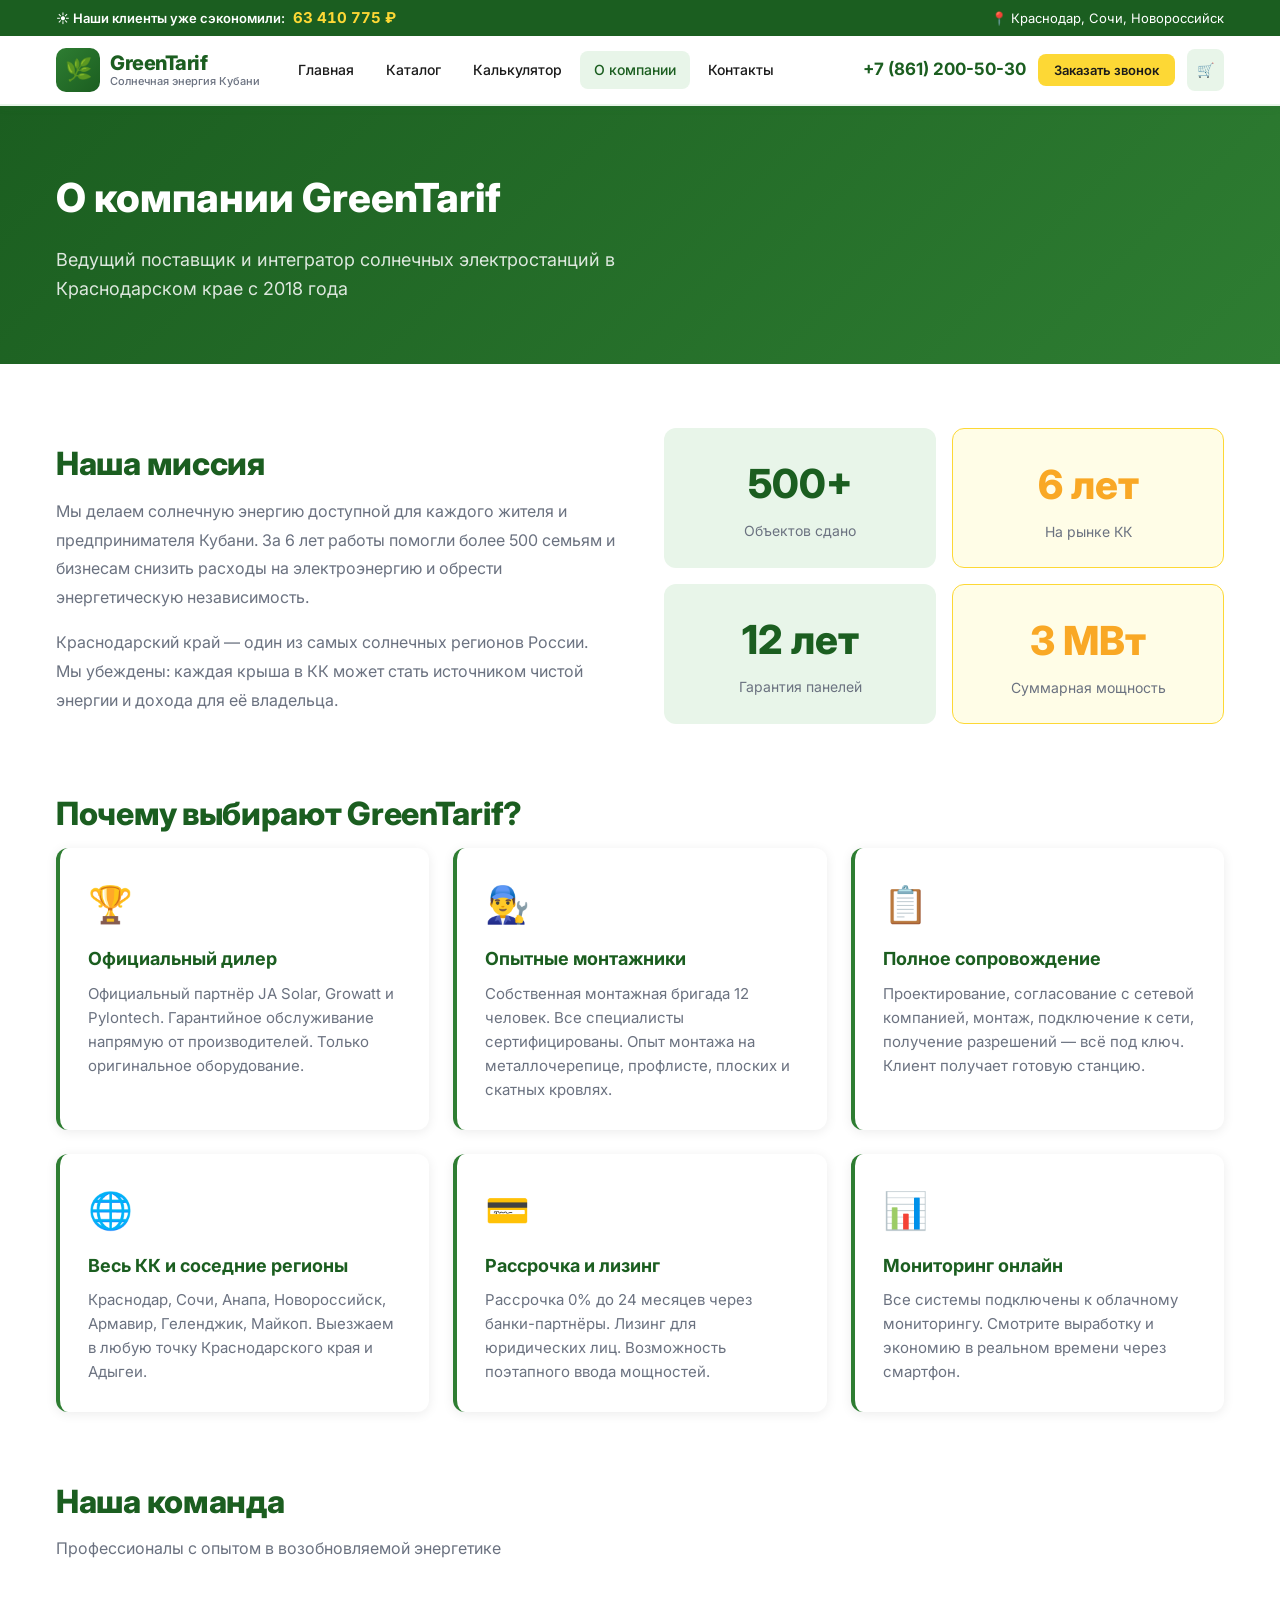
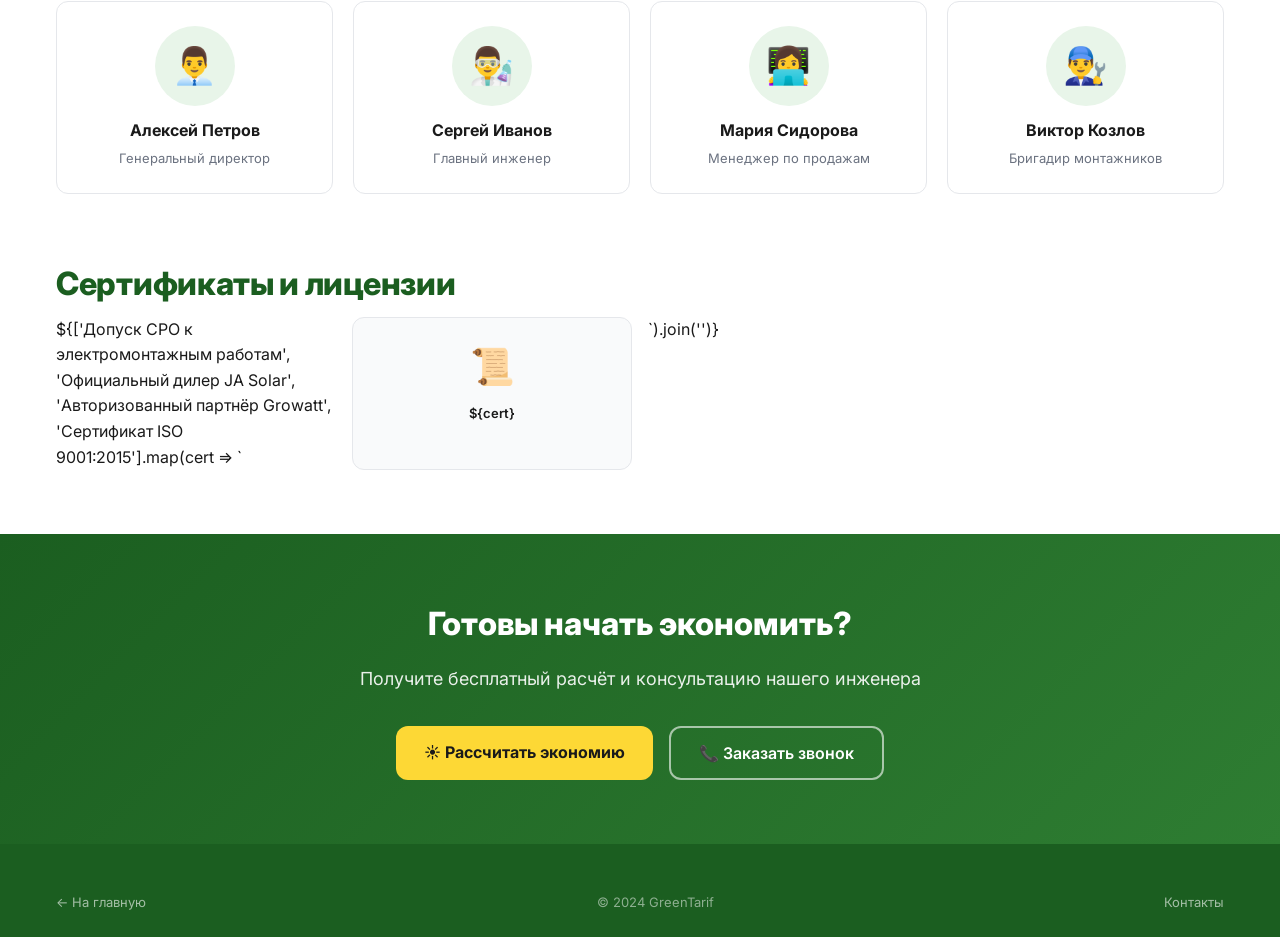
==== about.html @ f8de3d43 "первая версия магазина Полный статический интернет-магазин GreenTarif: - 9 HTML-страниц (главная, ка" ====
<!DOCTYPE html>
<html lang="ru">
<head>
<meta charset="UTF-8">
<meta name="viewport" content="width=device-width, initial-scale=1.0">
<title>О компании — GreenTarif</title>
<link rel="stylesheet" href="css/style.css">
</head>
<body>

<header class="header">
  <div class="header-top">
    <div class="container">
      <div class="savings-ticker">☀️ Наши клиенты уже сэкономили: <span class="savings-amount" id="savingsAmount">0 ₽</span></div>
      <div>📍 Краснодар, Сочи, Новороссийск</div>
    </div>
  </div>
  <div class="header-main">
    <div class="container">
      <a href="index.html" class="logo">
        <div class="logo-icon">🌿</div>
        <div class="logo-text"><strong>GreenTarif</strong><span>Солнечная энергия Кубани</span></div>
      </a>
      <nav id="mainNav">
        <a href="index.html">Главная</a>
        <a href="catalog.html">Каталог</a>
        <a href="calculator.html">Калькулятор</a>
        <a href="about.html">О компании</a>
        <a href="contacts.html">Контакты</a>
      </nav>
      <div class="header-actions">
        <div class="phone-link"><strong>+7 (861) 200-50-30</strong></div>
        <button class="btn-callback" data-modal="callback">Заказать звонок</button>
        <a href="cart.html" class="cart-btn">🛒 <span class="cart-count hidden" id="cartCount">0</span></a>
        <button class="burger" id="burger">☰</button>
      </div>
    </div>
  </div>
</header>

<div class="about-hero">
  <div class="container">
    <h1>О компании GreenTarif</h1>
    <p>Ведущий поставщик и интегратор солнечных электростанций в Краснодарском крае с 2018 года</p>
  </div>
</div>

<section>
  <div class="container">
    <div style="display:grid;grid-template-columns:1fr 1fr;gap:48px;align-items:center;margin-bottom:64px">
      <div>
        <h2 class="section-title">Наша миссия</h2>
        <p style="font-size:16px;line-height:1.8;color:var(--text-muted);margin-bottom:16px">
          Мы делаем солнечную энергию доступной для каждого жителя и предпринимателя Кубани. За 6 лет работы помогли более 500 семьям и бизнесам снизить расходы на электроэнергию и обрести энергетическую независимость.
        </p>
        <p style="font-size:16px;line-height:1.8;color:var(--text-muted)">
          Краснодарский край — один из самых солнечных регионов России. Мы убеждены: каждая крыша в КК может стать источником чистой энергии и дохода для её владельца.
        </p>
      </div>
      <div style="display:grid;grid-template-columns:1fr 1fr;gap:16px">
        <div style="background:var(--green-pale);border-radius:var(--radius);padding:24px;text-align:center">
          <div style="font-size:40px;font-weight:800;color:var(--green-dark)">500+</div>
          <div style="font-size:14px;color:var(--text-muted);margin-top:4px">Объектов сдано</div>
        </div>
        <div style="background:var(--yellow-pale);border-radius:var(--radius);padding:24px;text-align:center;border:1px solid var(--yellow)">
          <div style="font-size:40px;font-weight:800;color:var(--yellow-dark)">6 лет</div>
          <div style="font-size:14px;color:var(--text-muted);margin-top:4px">На рынке КК</div>
        </div>
        <div style="background:var(--green-pale);border-radius:var(--radius);padding:24px;text-align:center">
          <div style="font-size:40px;font-weight:800;color:var(--green-dark)">12 лет</div>
          <div style="font-size:14px;color:var(--text-muted);margin-top:4px">Гарантия панелей</div>
        </div>
        <div style="background:var(--yellow-pale);border-radius:var(--radius);padding:24px;text-align:center;border:1px solid var(--yellow)">
          <div style="font-size:40px;font-weight:800;color:var(--yellow-dark)">3 МВт</div>
          <div style="font-size:14px;color:var(--text-muted);margin-top:4px">Суммарная мощность</div>
        </div>
      </div>
    </div>

    <!-- Why us -->
    <h2 class="section-title">Почему выбирают GreenTarif?</h2>
    <div class="why-grid" style="margin-bottom:64px">
      <div class="why-card">
        <div class="why-icon">🏆</div>
        <div class="why-title">Официальный дилер</div>
        <div class="why-text">Официальный партнёр JA Solar, Growatt и Pylontech. Гарантийное обслуживание напрямую от производителей. Только оригинальное оборудование.</div>
      </div>
      <div class="why-card">
        <div class="why-icon">👨‍🔧</div>
        <div class="why-title">Опытные монтажники</div>
        <div class="why-text">Собственная монтажная бригада 12 человек. Все специалисты сертифицированы. Опыт монтажа на металлочерепице, профлисте, плоских и скатных кровлях.</div>
      </div>
      <div class="why-card">
        <div class="why-icon">📋</div>
        <div class="why-title">Полное сопровождение</div>
        <div class="why-text">Проектирование, согласование с сетевой компанией, монтаж, подключение к сети, получение разрешений — всё под ключ. Клиент получает готовую станцию.</div>
      </div>
      <div class="why-card">
        <div class="why-icon">🌐</div>
        <div class="why-title">Весь КК и соседние регионы</div>
        <div class="why-text">Краснодар, Сочи, Анапа, Новороссийск, Армавир, Геленджик, Майкоп. Выезжаем в любую точку Краснодарского края и Адыгеи.</div>
      </div>
      <div class="why-card">
        <div class="why-icon">💳</div>
        <div class="why-title">Рассрочка и лизинг</div>
        <div class="why-text">Рассрочка 0% до 24 месяцев через банки-партнёры. Лизинг для юридических лиц. Возможность поэтапного ввода мощностей.</div>
      </div>
      <div class="why-card">
        <div class="why-icon">📊</div>
        <div class="why-title">Мониторинг онлайн</div>
        <div class="why-text">Все системы подключены к облачному мониторингу. Смотрите выработку и экономию в реальном времени через смартфон.</div>
      </div>
    </div>

    <!-- Team -->
    <h2 class="section-title">Наша команда</h2>
    <p class="section-subtitle">Профессионалы с опытом в возобновляемой энергетике</p>
    <div class="team-grid" style="margin-bottom:64px">
      <div class="team-card">
        <div class="team-avatar">👨‍💼</div>
        <div class="team-name">Алексей Петров</div>
        <div class="team-role">Генеральный директор</div>
      </div>
      <div class="team-card">
        <div class="team-avatar">👨‍🔬</div>
        <div class="team-name">Сергей Иванов</div>
        <div class="team-role">Главный инженер</div>
      </div>
      <div class="team-card">
        <div class="team-avatar">👩‍💻</div>
        <div class="team-name">Мария Сидорова</div>
        <div class="team-role">Менеджер по продажам</div>
      </div>
      <div class="team-card">
        <div class="team-avatar">👨‍🔧</div>
        <div class="team-name">Виктор Козлов</div>
        <div class="team-role">Бригадир монтажников</div>
      </div>
    </div>

    <!-- Certificates -->
    <h2 class="section-title">Сертификаты и лицензии</h2>
    <div style="display:grid;grid-template-columns:repeat(4,1fr);gap:16px">
      ${['Допуск СРО к электромонтажным работам', 'Официальный дилер JA Solar', 'Авторизованный партнёр Growatt', 'Сертификат ISO 9001:2015'].map(cert => `
      <div style="background:var(--bg);border:1px solid var(--border);border-radius:var(--radius);padding:20px;text-align:center">
        <div style="font-size:36px;margin-bottom:8px">📜</div>
        <div style="font-size:13px;font-weight:600;color:var(--text)">${cert}</div>
      </div>`).join('')}
    </div>
  </div>
</section>

<!-- CTA -->
<section style="background:linear-gradient(135deg,var(--green-dark),var(--green));color:#fff;text-align:center">
  <div class="container">
    <h2 style="font-size:32px;font-weight:800;margin-bottom:16px">Готовы начать экономить?</h2>
    <p style="font-size:18px;opacity:0.9;margin-bottom:32px">Получите бесплатный расчёт и консультацию нашего инженера</p>
    <div style="display:flex;gap:16px;justify-content:center;flex-wrap:wrap">
      <a href="calculator.html" class="btn-primary">☀️ Рассчитать экономию</a>
      <button class="btn-outline" data-modal="callback">📞 Заказать звонок</button>
    </div>
  </div>
</section>

<footer>
  <div class="container">
    <div class="footer-bottom" style="border-top:none;padding-top:0">
      <a href="index.html" style="color:rgba(255,255,255,0.6)">← На главную</a>
      <span style="color:rgba(255,255,255,0.5)">© 2024 GreenTarif</span>
      <a href="contacts.html" style="color:rgba(255,255,255,0.6)">Контакты</a>
    </div>
  </div>
</footer>

<!-- Modals -->
<div class="modal-overlay" id="callbackModal">
  <div class="modal">
    <button class="modal-close">✕</button>
    <div class="modal-form">
      <h3>📞 Заказать обратный звонок</h3>
      <p>Перезвоним в течение 15 минут</p>
      <form id="callbackForm">
        <div class="form-group"><label>Имя</label><input type="text" name="name" required placeholder="Иван Иванов"></div>
        <div class="form-group"><label>Телефон</label><input type="tel" name="phone" required placeholder="+7 (918) 123-45-67"></div>
        <div class="form-group"><label>Удобное время</label><select name="time"><option>Любое</option><option>9:00-12:00</option><option>12:00-15:00</option><option>15:00-18:00</option></select></div>
        <button type="submit" class="btn-submit">Заказать звонок</button>
      </form>
    </div>
    <div class="modal-success hidden"><div class="success-icon">✅</div><h3>Заявка принята!</h3></div>
  </div>
</div>
<div id="notification" class="notification"></div>

<script src="js/config.js"></script>
<script src="js/cart.js"></script>
<script src="js/main.js"></script>
</body>
</html>
---- css/style.css ----
/* ============================================================
   GreenTarif — Main Stylesheet
   ============================================================ */

@import url('https://fonts.googleapis.com/css2?family=Inter:wght@300;400;500;600;700;800&display=swap');

:root {
  --green: #2E7D32;
  --green-dark: #1B5E20;
  --green-light: #4CAF50;
  --green-pale: #E8F5E9;
  --yellow: #FDD835;
  --yellow-dark: #F9A825;
  --yellow-pale: #FFFDE7;
  --blue: #1565C0;
  --text: #1A1A1A;
  --text-muted: #6B7280;
  --border: #E5E7EB;
  --bg: #F9FAFB;
  --white: #FFFFFF;
  --shadow: 0 2px 12px rgba(0,0,0,0.08);
  --shadow-lg: 0 8px 32px rgba(0,0,0,0.12);
  --radius: 12px;
  --radius-sm: 8px;
  --transition: 0.2s ease;
}

*, *::before, *::after { box-sizing: border-box; margin: 0; padding: 0; }

html { scroll-behavior: smooth; }

body {
  font-family: 'Inter', sans-serif;
  color: var(--text);
  background: var(--white);
  line-height: 1.6;
  font-size: 16px;
}

img { max-width: 100%; display: block; }
a { color: inherit; text-decoration: none; }
button { cursor: pointer; font-family: inherit; }
input, select, textarea { font-family: inherit; }

.container {
  max-width: 1200px;
  margin: 0 auto;
  padding: 0 16px;
}

/* ============================================================
   HEADER
   ============================================================ */
.header {
  background: var(--white);
  border-bottom: 2px solid var(--green-pale);
  position: sticky;
  top: 0;
  z-index: 1000;
  box-shadow: 0 2px 8px rgba(46,125,50,0.08);
}

.header-top {
  background: var(--green-dark);
  color: var(--white);
  font-size: 13px;
  padding: 6px 0;
}

.header-top .container {
  display: flex;
  justify-content: space-between;
  align-items: center;
  gap: 16px;
}

.header-top a { color: var(--white); opacity: 0.9; }
.header-top a:hover { opacity: 1; }

.savings-ticker {
  display: flex;
  align-items: center;
  gap: 8px;
  font-weight: 600;
}

.savings-amount {
  color: var(--yellow);
  font-size: 15px;
  font-weight: 700;
  font-variant-numeric: tabular-nums;
}

.header-main {
  padding: 12px 0;
}

.header-main .container {
  display: grid;
  grid-template-columns: auto 1fr auto;
  align-items: center;
  gap: 24px;
}

.logo {
  display: flex;
  align-items: center;
  gap: 10px;
  text-decoration: none;
}

.logo-icon {
  width: 44px;
  height: 44px;
  background: linear-gradient(135deg, var(--green), var(--green-dark));
  border-radius: 10px;
  display: flex;
  align-items: center;
  justify-content: center;
  font-size: 22px;
}

.logo-text {
  display: flex;
  flex-direction: column;
  line-height: 1.2;
}

.logo-text strong {
  font-size: 20px;
  font-weight: 800;
  color: var(--green-dark);
  letter-spacing: -0.5px;
}

.logo-text span {
  font-size: 11px;
  color: var(--text-muted);
  font-weight: 500;
}

nav {
  display: flex;
  gap: 4px;
  flex-wrap: wrap;
}

nav a {
  padding: 8px 14px;
  border-radius: var(--radius-sm);
  font-size: 14px;
  font-weight: 500;
  color: var(--text);
  transition: var(--transition);
  white-space: nowrap;
}

nav a:hover, nav a.active {
  background: var(--green-pale);
  color: var(--green-dark);
}

.header-actions {
  display: flex;
  align-items: center;
  gap: 12px;
}

.phone-link {
  display: flex;
  flex-direction: column;
  align-items: flex-end;
}

.phone-link strong {
  font-size: 17px;
  font-weight: 700;
  color: var(--green-dark);
  white-space: nowrap;
}

.phone-link span {
  font-size: 11px;
  color: var(--text-muted);
}

.btn-callback {
  background: var(--yellow);
  color: var(--text);
  border: none;
  border-radius: var(--radius-sm);
  padding: 8px 16px;
  font-size: 13px;
  font-weight: 600;
  white-space: nowrap;
  transition: var(--transition);
}

.btn-callback:hover {
  background: var(--yellow-dark);
  transform: translateY(-1px);
}

.cart-btn {
  position: relative;
  background: var(--green-pale);
  border: none;
  border-radius: var(--radius-sm);
  padding: 10px;
  display: flex;
  align-items: center;
  gap: 6px;
  font-size: 14px;
  font-weight: 600;
  color: var(--green-dark);
  transition: var(--transition);
  text-decoration: none;
}

.cart-btn:hover { background: var(--green-light); color: var(--white); }

.cart-count {
  position: absolute;
  top: -6px;
  right: -6px;
  background: var(--green);
  color: var(--white);
  width: 20px;
  height: 20px;
  border-radius: 50%;
  font-size: 11px;
  font-weight: 700;
  display: flex;
  align-items: center;
  justify-content: center;
  border: 2px solid var(--white);
}

.cart-count.hidden { display: none; }

.burger {
  display: none;
  background: none;
  border: none;
  font-size: 24px;
  color: var(--green-dark);
}

/* ============================================================
   HERO
   ============================================================ */
.hero {
  background: linear-gradient(135deg, var(--green-dark) 0%, var(--green) 50%, #43A047 100%);
  color: var(--white);
  padding: 80px 0 60px;
  position: relative;
  overflow: hidden;
}

.hero::before {
  content: '';
  position: absolute;
  top: -50%;
  right: -10%;
  width: 600px;
  height: 600px;
  background: radial-gradient(circle, rgba(253,216,53,0.15) 0%, transparent 70%);
  pointer-events: none;
}

.hero::after {
  content: '☀️';
  position: absolute;
  top: 20px;
  right: 10%;
  font-size: 180px;
  opacity: 0.08;
  pointer-events: none;
}

.hero .container {
  display: grid;
  grid-template-columns: 1fr 400px;
  gap: 48px;
  align-items: center;
}

.hero-badge {
  display: inline-flex;
  align-items: center;
  gap: 8px;
  background: rgba(253,216,53,0.2);
  border: 1px solid rgba(253,216,53,0.4);
  border-radius: 100px;
  padding: 6px 16px;
  font-size: 13px;
  font-weight: 600;
  color: var(--yellow);
  margin-bottom: 20px;
}

.hero h1 {
  font-size: clamp(28px, 4vw, 48px);
  font-weight: 800;
  line-height: 1.15;
  margin-bottom: 16px;
  letter-spacing: -0.5px;
}

.hero h1 span { color: var(--yellow); }

.hero p {
  font-size: 18px;
  opacity: 0.9;
  margin-bottom: 32px;
  line-height: 1.6;
}

.hero-stats {
  display: flex;
  gap: 24px;
  margin-bottom: 32px;
  flex-wrap: wrap;
}

.hero-stat {
  display: flex;
  flex-direction: column;
}

.hero-stat strong {
  font-size: 28px;
  font-weight: 800;
  color: var(--yellow);
  line-height: 1;
}

.hero-stat span {
  font-size: 12px;
  opacity: 0.8;
  margin-top: 2px;
}

.hero-actions {
  display: flex;
  gap: 12px;
  flex-wrap: wrap;
}

.btn-primary {
  background: var(--yellow);
  color: var(--text);
  border: none;
  border-radius: var(--radius);
  padding: 14px 28px;
  font-size: 16px;
  font-weight: 700;
  transition: var(--transition);
  display: inline-flex;
  align-items: center;
  gap: 8px;
  text-decoration: none;
}

.btn-primary:hover {
  background: var(--yellow-dark);
  transform: translateY(-2px);
  box-shadow: 0 8px 24px rgba(249,168,37,0.4);
}

.btn-outline {
  background: transparent;
  color: var(--white);
  border: 2px solid rgba(255,255,255,0.6);
  border-radius: var(--radius);
  padding: 14px 28px;
  font-size: 16px;
  font-weight: 600;
  transition: var(--transition);
  display: inline-flex;
  align-items: center;
  gap: 8px;
  text-decoration: none;
}

.btn-outline:hover {
  border-color: var(--white);
  background: rgba(255,255,255,0.1);
}

/* Solar Hours Widget */
.solar-hours-widget {
  background: rgba(255,255,255,0.12);
  backdrop-filter: blur(10px);
  border: 1px solid rgba(255,255,255,0.25);
  border-radius: 20px;
  padding: 28px;
  text-align: center;
}

.solar-hours-widget .widget-title {
  font-size: 13px;
  font-weight: 600;
  text-transform: uppercase;
  letter-spacing: 1px;
  opacity: 0.7;
  margin-bottom: 16px;
}

.sun-animation {
  font-size: 64px;
  margin: 8px 0;
  animation: sunPulse 3s ease-in-out infinite;
  line-height: 1;
}

@keyframes sunPulse {
  0%, 100% { transform: scale(1); filter: brightness(1); }
  50% { transform: scale(1.05); filter: brightness(1.15); }
}

.solar-hours-big {
  font-size: 52px;
  font-weight: 800;
  color: var(--yellow);
  line-height: 1;
  font-variant-numeric: tabular-nums;
}

.solar-hours-unit {
  font-size: 16px;
  opacity: 0.8;
  margin-top: 4px;
  margin-bottom: 16px;
}

.solar-earned {
  background: rgba(253,216,53,0.15);
  border-radius: var(--radius-sm);
  padding: 12px;
  margin-top: 12px;
}

.solar-earned-label {
  font-size: 11px;
  opacity: 0.7;
  margin-bottom: 4px;
}

.solar-earned-amount {
  font-size: 22px;
  font-weight: 800;
  color: var(--yellow);
  font-variant-numeric: tabular-nums;
}

.solar-clients {
  font-size: 12px;
  opacity: 0.6;
  margin-top: 12px;
}

/* ============================================================
   MINI CALCULATOR (home)
   ============================================================ */
.calc-section {
  background: linear-gradient(180deg, var(--green-dark) 0%, var(--green-dark) 40%, var(--white) 40%);
  padding: 0 0 48px;
}

.calc-card {
  background: var(--white);
  border-radius: 20px;
  box-shadow: 0 16px 48px rgba(0,0,0,0.15);
  padding: 40px;
  max-width: 900px;
  margin: 0 auto;
}

.calc-card h2 {
  font-size: 26px;
  font-weight: 800;
  margin-bottom: 8px;
  color: var(--green-dark);
}

.calc-card > p {
  color: var(--text-muted);
  margin-bottom: 28px;
}

.calc-inputs {
  display: grid;
  grid-template-columns: 1fr 1fr auto;
  gap: 16px;
  align-items: end;
  margin-bottom: 24px;
}

.form-group {
  display: flex;
  flex-direction: column;
  gap: 6px;
}

.form-group label {
  font-size: 14px;
  font-weight: 600;
  color: var(--text);
}

.form-group input,
.form-group select,
.form-group textarea {
  border: 2px solid var(--border);
  border-radius: var(--radius-sm);
  padding: 12px 16px;
  font-size: 16px;
  transition: var(--transition);
  background: var(--bg);
  outline: none;
}

.form-group input:focus,
.form-group select:focus,
.form-group textarea:focus {
  border-color: var(--green);
  background: var(--white);
}

.calc-result {
  display: none;
  background: var(--green-pale);
  border: 2px solid var(--green-light);
  border-radius: var(--radius);
  padding: 24px;
  margin-top: 16px;
}

.calc-result.visible { display: block; }

.calc-result-grid {
  display: grid;
  grid-template-columns: repeat(3, 1fr);
  gap: 20px;
  margin-bottom: 20px;
}

.calc-result-item {
  text-align: center;
}

.calc-result-value {
  font-size: 28px;
  font-weight: 800;
  color: var(--green-dark);
  line-height: 1;
}

.calc-result-label {
  font-size: 13px;
  color: var(--text-muted);
  margin-top: 4px;
}

/* ============================================================
   SECTIONS COMMON
   ============================================================ */
section {
  padding: 64px 0;
}

.section-title {
  font-size: clamp(22px, 3vw, 32px);
  font-weight: 800;
  color: var(--green-dark);
  margin-bottom: 8px;
  letter-spacing: -0.3px;
}

.section-subtitle {
  color: var(--text-muted);
  font-size: 16px;
  margin-bottom: 40px;
}

/* ============================================================
   CATEGORIES
   ============================================================ */
.categories-grid {
  display: grid;
  grid-template-columns: repeat(5, 1fr);
  gap: 16px;
}

.category-card {
  background: var(--white);
  border: 2px solid var(--border);
  border-radius: var(--radius);
  padding: 24px 16px;
  text-align: center;
  text-decoration: none;
  color: var(--text);
  transition: var(--transition);
  cursor: pointer;
}

.category-card:hover {
  border-color: var(--green);
  background: var(--green-pale);
  transform: translateY(-4px);
  box-shadow: var(--shadow);
}

.category-icon {
  font-size: 40px;
  margin-bottom: 12px;
  display: block;
}

.category-name {
  font-weight: 700;
  font-size: 14px;
  margin-bottom: 4px;
}

.category-count {
  font-size: 12px;
  color: var(--text-muted);
}

/* ============================================================
   PRODUCT CARDS
   ============================================================ */
.products-grid {
  display: grid;
  grid-template-columns: repeat(4, 1fr);
  gap: 20px;
}

.product-card {
  background: var(--white);
  border: 1px solid var(--border);
  border-radius: var(--radius);
  overflow: hidden;
  transition: var(--transition);
  display: flex;
  flex-direction: column;
  position: relative;
}

.product-card:hover {
  transform: translateY(-4px);
  box-shadow: var(--shadow-lg);
  border-color: var(--green-light);
}

.product-badge {
  position: absolute;
  top: 12px;
  left: 12px;
  background: var(--green);
  color: var(--white);
  font-size: 11px;
  font-weight: 700;
  padding: 4px 10px;
  border-radius: 100px;
  z-index: 1;
}

.product-badge.sale { background: #E53935; }

.product-img {
  width: 100%;
  height: 200px;
  object-fit: cover;
  background: var(--bg);
}

.product-img-wrap {
  position: relative;
  overflow: hidden;
}

.product-info {
  padding: 16px;
  flex: 1;
  display: flex;
  flex-direction: column;
  gap: 8px;
}

.product-brand {
  font-size: 11px;
  color: var(--text-muted);
  font-weight: 600;
  text-transform: uppercase;
  letter-spacing: 0.5px;
}

.product-name {
  font-size: 15px;
  font-weight: 700;
  line-height: 1.3;
  color: var(--text);
  text-decoration: none;
  display: block;
}

.product-name:hover { color: var(--green); }

.product-power {
  display: inline-flex;
  align-items: center;
  gap: 4px;
  background: var(--yellow-pale);
  color: var(--yellow-dark);
  font-size: 13px;
  font-weight: 700;
  padding: 3px 10px;
  border-radius: 100px;
  border: 1px solid var(--yellow);
  width: fit-content;
}

.product-stock {
  font-size: 12px;
  color: #4CAF50;
  font-weight: 600;
  display: flex;
  align-items: center;
  gap: 4px;
}

.product-stock::before { content: '●'; font-size: 8px; }
.product-stock.low { color: #FF9800; }
.product-stock.out { color: #F44336; }

.product-price-row {
  display: flex;
  align-items: baseline;
  gap: 8px;
  margin-top: auto;
}

.product-price {
  font-size: 22px;
  font-weight: 800;
  color: var(--green-dark);
}

.product-old-price {
  font-size: 14px;
  color: var(--text-muted);
  text-decoration: line-through;
}

.product-actions {
  padding: 0 16px 16px;
  display: flex;
  gap: 8px;
}

.btn-cart {
  flex: 1;
  background: var(--green);
  color: var(--white);
  border: none;
  border-radius: var(--radius-sm);
  padding: 10px;
  font-size: 14px;
  font-weight: 600;
  transition: var(--transition);
  display: flex;
  align-items: center;
  justify-content: center;
  gap: 6px;
}

.btn-cart:hover { background: var(--green-dark); }

.btn-quick {
  background: var(--yellow);
  color: var(--text);
  border: none;
  border-radius: var(--radius-sm);
  padding: 10px 14px;
  font-size: 13px;
  font-weight: 600;
  transition: var(--transition);
  white-space: nowrap;
}

.btn-quick:hover { background: var(--yellow-dark); }

/* ============================================================
   WHY KRASNODAR
   ============================================================ */
.why-section {
  background: linear-gradient(135deg, #F1F8E9, var(--green-pale));
}

.why-grid {
  display: grid;
  grid-template-columns: repeat(3, 1fr);
  gap: 24px;
}

.why-card {
  background: var(--white);
  border-radius: var(--radius);
  padding: 28px;
  border-left: 4px solid var(--green);
  box-shadow: var(--shadow);
}

.why-icon {
  font-size: 36px;
  margin-bottom: 12px;
}

.why-title {
  font-size: 18px;
  font-weight: 700;
  margin-bottom: 8px;
  color: var(--green-dark);
}

.why-text { color: var(--text-muted); line-height: 1.6; font-size: 15px; }

/* ============================================================
   PROJECTS
   ============================================================ */
.projects-grid {
  display: grid;
  grid-template-columns: repeat(3, 1fr);
  gap: 20px;
}

.project-card {
  border-radius: var(--radius);
  overflow: hidden;
  position: relative;
  aspect-ratio: 4/3;
  background: var(--bg);
}

.project-img {
  width: 100%;
  height: 100%;
  object-fit: cover;
}

.project-overlay {
  position: absolute;
  inset: 0;
  background: linear-gradient(to top, rgba(0,0,0,0.8) 0%, transparent 60%);
  display: flex;
  flex-direction: column;
  justify-content: flex-end;
  padding: 20px;
  color: var(--white);
}

.project-city {
  font-size: 12px;
  font-weight: 600;
  text-transform: uppercase;
  letter-spacing: 1px;
  opacity: 0.8;
  margin-bottom: 4px;
}

.project-name { font-size: 16px; font-weight: 700; margin-bottom: 4px; }
.project-power { font-size: 13px; opacity: 0.8; }

/* ============================================================
   REVIEWS
   ============================================================ */
.reviews-grid {
  display: grid;
  grid-template-columns: repeat(3, 1fr);
  gap: 20px;
}

.review-card {
  background: var(--white);
  border: 1px solid var(--border);
  border-radius: var(--radius);
  padding: 24px;
  transition: var(--transition);
}

.review-card:hover { box-shadow: var(--shadow); }

.review-stars {
  color: var(--yellow-dark);
  font-size: 18px;
  margin-bottom: 12px;
}

.review-text {
  font-size: 14px;
  line-height: 1.7;
  color: var(--text);
  margin-bottom: 16px;
  font-style: italic;
}

.review-author {
  display: flex;
  align-items: center;
  gap: 12px;
}

.review-avatar {
  width: 44px;
  height: 44px;
  border-radius: 50%;
  background: var(--green);
  display: flex;
  align-items: center;
  justify-content: center;
  font-size: 18px;
  color: var(--white);
  font-weight: 700;
  flex-shrink: 0;
}

.review-name { font-weight: 700; font-size: 14px; }
.review-city { font-size: 12px; color: var(--text-muted); }

/* ============================================================
   FOOTER
   ============================================================ */
footer {
  background: var(--green-dark);
  color: rgba(255,255,255,0.85);
  padding: 48px 0 24px;
}

.footer-grid {
  display: grid;
  grid-template-columns: 2fr 1fr 1fr 1fr;
  gap: 40px;
  margin-bottom: 40px;
}

.footer-logo {
  display: flex;
  align-items: center;
  gap: 10px;
  margin-bottom: 16px;
  text-decoration: none;
}

.footer-logo-icon {
  width: 40px;
  height: 40px;
  background: rgba(255,255,255,0.15);
  border-radius: 8px;
  display: flex;
  align-items: center;
  justify-content: center;
  font-size: 20px;
}

.footer-logo-text strong {
  color: var(--white);
  font-size: 18px;
  font-weight: 800;
}

.footer-desc {
  font-size: 14px;
  line-height: 1.7;
  margin-bottom: 16px;
}

.footer-social {
  display: flex;
  gap: 8px;
}

.social-btn {
  width: 36px;
  height: 36px;
  background: rgba(255,255,255,0.1);
  border-radius: 8px;
  display: flex;
  align-items: center;
  justify-content: center;
  font-size: 16px;
  transition: var(--transition);
  text-decoration: none;
}

.social-btn:hover { background: rgba(255,255,255,0.2); }

.footer-col h4 {
  color: var(--white);
  font-size: 14px;
  font-weight: 700;
  text-transform: uppercase;
  letter-spacing: 0.5px;
  margin-bottom: 16px;
}

.footer-col ul {
  list-style: none;
  display: flex;
  flex-direction: column;
  gap: 8px;
}

.footer-col ul li a {
  font-size: 14px;
  color: rgba(255,255,255,0.75);
  transition: var(--transition);
  text-decoration: none;
}

.footer-col ul li a:hover { color: var(--white); }

.footer-contact {
  display: flex;
  align-items: center;
  gap: 8px;
  font-size: 14px;
  margin-bottom: 8px;
}

.footer-bottom {
  border-top: 1px solid rgba(255,255,255,0.1);
  padding-top: 24px;
  display: flex;
  justify-content: space-between;
  align-items: center;
  font-size: 13px;
  color: rgba(255,255,255,0.5);
  gap: 16px;
  flex-wrap: wrap;
}

/* ============================================================
   MODAL
   ============================================================ */
.modal-overlay {
  position: fixed;
  inset: 0;
  background: rgba(0,0,0,0.6);
  display: flex;
  align-items: center;
  justify-content: center;
  z-index: 9999;
  padding: 16px;
  opacity: 0;
  pointer-events: none;
  transition: opacity 0.25s;
}

.modal-overlay.active {
  opacity: 1;
  pointer-events: all;
}

.modal {
  background: var(--white);
  border-radius: 20px;
  padding: 36px;
  max-width: 480px;
  width: 100%;
  position: relative;
  transform: translateY(20px);
  transition: transform 0.25s;
  max-height: 90vh;
  overflow-y: auto;
}

.modal-overlay.active .modal { transform: translateY(0); }

.modal-close {
  position: absolute;
  top: 16px;
  right: 16px;
  background: var(--bg);
  border: none;
  width: 32px;
  height: 32px;
  border-radius: 50%;
  font-size: 18px;
  display: flex;
  align-items: center;
  justify-content: center;
  cursor: pointer;
  color: var(--text-muted);
  transition: var(--transition);
}

.modal-close:hover { background: var(--border); color: var(--text); }

.modal h3 {
  font-size: 22px;
  font-weight: 800;
  margin-bottom: 8px;
  color: var(--green-dark);
}

.modal p { color: var(--text-muted); font-size: 14px; margin-bottom: 20px; }

.modal .form-group { margin-bottom: 16px; }

.btn-submit {
  width: 100%;
  background: var(--green);
  color: var(--white);
  border: none;
  border-radius: var(--radius-sm);
  padding: 14px;
  font-size: 16px;
  font-weight: 700;
  transition: var(--transition);
}

.btn-submit:hover { background: var(--green-dark); }

.modal-success {
  text-align: center;
  padding: 20px 0;
}

.modal-success .success-icon { font-size: 64px; margin-bottom: 16px; }
.modal-success h3 { color: var(--green-dark); }

/* ============================================================
   BREADCRUMBS
   ============================================================ */
.breadcrumbs {
  padding: 16px 0;
  display: flex;
  align-items: center;
  gap: 8px;
  font-size: 13px;
  color: var(--text-muted);
  flex-wrap: wrap;
}

.breadcrumbs a { color: var(--text-muted); text-decoration: none; }
.breadcrumbs a:hover { color: var(--green); }
.breadcrumbs .sep { opacity: 0.4; }
.breadcrumbs .current { color: var(--text); }

/* ============================================================
   CATALOG PAGE
   ============================================================ */
.catalog-layout {
  display: grid;
  grid-template-columns: 260px 1fr;
  gap: 28px;
  align-items: start;
}

.catalog-sidebar {
  background: var(--white);
  border: 1px solid var(--border);
  border-radius: var(--radius);
  padding: 20px;
  position: sticky;
  top: 80px;
}

.sidebar-section {
  margin-bottom: 24px;
}

.sidebar-section:last-child { margin-bottom: 0; }

.sidebar-title {
  font-size: 13px;
  font-weight: 700;
  text-transform: uppercase;
  letter-spacing: 0.5px;
  color: var(--text-muted);
  margin-bottom: 12px;
}

.filter-list {
  list-style: none;
  display: flex;
  flex-direction: column;
  gap: 4px;
}

.filter-list li a {
  display: flex;
  justify-content: space-between;
  align-items: center;
  padding: 8px 12px;
  border-radius: var(--radius-sm);
  font-size: 14px;
  color: var(--text);
  transition: var(--transition);
  text-decoration: none;
}

.filter-list li a:hover { background: var(--green-pale); color: var(--green-dark); }
.filter-list li a.active { background: var(--green); color: var(--white); font-weight: 600; }

.filter-count {
  background: var(--bg);
  border-radius: 100px;
  padding: 1px 8px;
  font-size: 11px;
  font-weight: 700;
  color: var(--text-muted);
}

.filter-list li a.active .filter-count {
  background: rgba(255,255,255,0.2);
  color: var(--white);
}

.price-range {
  display: flex;
  gap: 8px;
  align-items: center;
}

.price-range input {
  flex: 1;
  border: 1px solid var(--border);
  border-radius: var(--radius-sm);
  padding: 8px 10px;
  font-size: 13px;
}

.catalog-header {
  display: flex;
  justify-content: space-between;
  align-items: center;
  margin-bottom: 20px;
  gap: 16px;
  flex-wrap: wrap;
}

.catalog-count {
  font-size: 14px;
  color: var(--text-muted);
}

.sort-select {
  border: 1px solid var(--border);
  border-radius: var(--radius-sm);
  padding: 8px 12px;
  font-size: 14px;
  background: var(--white);
  cursor: pointer;
}

/* ============================================================
   PRODUCT PAGE
   ============================================================ */
.product-layout {
  display: grid;
  grid-template-columns: 1fr 400px;
  gap: 40px;
  align-items: start;
  margin: 24px 0;
}

.product-gallery {
  display: flex;
  flex-direction: column;
  gap: 12px;
}

.gallery-main {
  width: 100%;
  aspect-ratio: 4/3;
  border-radius: var(--radius);
  overflow: hidden;
  border: 1px solid var(--border);
  background: var(--bg);
}

.gallery-main img {
  width: 100%;
  height: 100%;
  object-fit: cover;
}

.gallery-thumbs {
  display: flex;
  gap: 8px;
  overflow-x: auto;
}

.gallery-thumb {
  width: 80px;
  height: 60px;
  border-radius: var(--radius-sm);
  overflow: hidden;
  border: 2px solid var(--border);
  cursor: pointer;
  flex-shrink: 0;
  transition: var(--transition);
}

.gallery-thumb:hover, .gallery-thumb.active { border-color: var(--green); }

.gallery-thumb img { width: 100%; height: 100%; object-fit: cover; }

.product-detail-info {
  position: sticky;
  top: 80px;
}

.product-article {
  font-size: 12px;
  color: var(--text-muted);
  font-weight: 600;
  text-transform: uppercase;
  letter-spacing: 0.5px;
  margin-bottom: 8px;
}

.product-detail-name {
  font-size: 26px;
  font-weight: 800;
  line-height: 1.2;
  margin-bottom: 16px;
  color: var(--text);
}

.product-meta {
  display: flex;
  gap: 16px;
  align-items: center;
  margin-bottom: 20px;
  flex-wrap: wrap;
}

.stock-badge {
  display: inline-flex;
  align-items: center;
  gap: 6px;
  padding: 5px 12px;
  border-radius: 100px;
  font-size: 13px;
  font-weight: 600;
  background: #E8F5E9;
  color: #2E7D32;
  border: 1px solid #A5D6A7;
}

.stock-badge::before { content: '●'; font-size: 8px; }

.product-price-block {
  display: flex;
  align-items: baseline;
  gap: 12px;
  margin-bottom: 20px;
}

.product-price-big {
  font-size: 36px;
  font-weight: 800;
  color: var(--green-dark);
}

.product-old-price-big {
  font-size: 20px;
  color: var(--text-muted);
  text-decoration: line-through;
}

.product-discount {
  background: #E53935;
  color: var(--white);
  font-size: 13px;
  font-weight: 700;
  padding: 3px 10px;
  border-radius: 100px;
}

.product-buy-actions {
  display: flex;
  flex-direction: column;
  gap: 10px;
  margin-bottom: 24px;
}

.qty-row {
  display: flex;
  gap: 12px;
  align-items: center;
}

.qty-input {
  display: flex;
  align-items: center;
  border: 2px solid var(--border);
  border-radius: var(--radius-sm);
  overflow: hidden;
}

.qty-btn {
  background: none;
  border: none;
  width: 36px;
  height: 40px;
  font-size: 18px;
  font-weight: 700;
  color: var(--green);
  transition: var(--transition);
}

.qty-btn:hover { background: var(--green-pale); }

.qty-val {
  width: 48px;
  text-align: center;
  font-size: 16px;
  font-weight: 700;
  border: none;
  outline: none;
  background: none;
}

.btn-cart-big {
  flex: 1;
  background: var(--green);
  color: var(--white);
  border: none;
  border-radius: var(--radius-sm);
  padding: 14px;
  font-size: 16px;
  font-weight: 700;
  transition: var(--transition);
  display: flex;
  align-items: center;
  justify-content: center;
  gap: 8px;
}

.btn-cart-big:hover { background: var(--green-dark); }

.btn-one-click {
  width: 100%;
  background: var(--yellow);
  color: var(--text);
  border: none;
  border-radius: var(--radius-sm);
  padding: 12px;
  font-size: 15px;
  font-weight: 700;
  transition: var(--transition);
  display: flex;
  align-items: center;
  justify-content: center;
  gap: 8px;
}

.btn-one-click:hover { background: var(--yellow-dark); }

.product-guarantees {
  display: flex;
  flex-direction: column;
  gap: 8px;
  padding: 16px;
  background: var(--green-pale);
  border-radius: var(--radius-sm);
  margin-bottom: 20px;
}

.guarantee-item {
  display: flex;
  align-items: center;
  gap: 10px;
  font-size: 13px;
}

.guarantee-item span:first-child { font-size: 18px; }

.specs-table {
  width: 100%;
  border-collapse: collapse;
  font-size: 14px;
}

.specs-table tr { border-bottom: 1px solid var(--border); }
.specs-table tr:last-child { border-bottom: none; }

.specs-table td {
  padding: 10px 0;
  vertical-align: top;
}

.specs-table td:first-child {
  color: var(--text-muted);
  width: 45%;
  padding-right: 16px;
}

.specs-table td:last-child { font-weight: 600; }

/* ============================================================
   CART PAGE
   ============================================================ */
.cart-layout {
  display: grid;
  grid-template-columns: 1fr 360px;
  gap: 28px;
  align-items: start;
  padding: 24px 0 64px;
}

.cart-items {
  background: var(--white);
  border: 1px solid var(--border);
  border-radius: var(--radius);
  overflow: hidden;
}

.cart-item {
  display: grid;
  grid-template-columns: 100px 1fr auto;
  gap: 16px;
  padding: 20px;
  border-bottom: 1px solid var(--border);
  align-items: center;
}

.cart-item:last-child { border-bottom: none; }

.cart-item-img {
  width: 100px;
  height: 80px;
  object-fit: cover;
  border-radius: var(--radius-sm);
  background: var(--bg);
}

.cart-item-name {
  font-weight: 700;
  font-size: 15px;
  margin-bottom: 4px;
  text-decoration: none;
  color: var(--text);
}

.cart-item-name:hover { color: var(--green); }

.cart-item-article {
  font-size: 12px;
  color: var(--text-muted);
  margin-bottom: 8px;
}

.cart-item-price {
  font-size: 18px;
  font-weight: 800;
  color: var(--green-dark);
}

.cart-item-remove {
  background: none;
  border: none;
  color: var(--text-muted);
  font-size: 20px;
  transition: var(--transition);
  padding: 4px;
}

.cart-item-remove:hover { color: #E53935; }

.cart-summary {
  background: var(--white);
  border: 1px solid var(--border);
  border-radius: var(--radius);
  padding: 24px;
  position: sticky;
  top: 80px;
}

.cart-summary h3 {
  font-size: 18px;
  font-weight: 800;
  margin-bottom: 20px;
}

.summary-row {
  display: flex;
  justify-content: space-between;
  margin-bottom: 12px;
  font-size: 14px;
  gap: 8px;
}

.summary-row.total {
  font-size: 20px;
  font-weight: 800;
  color: var(--green-dark);
  margin-top: 16px;
  padding-top: 16px;
  border-top: 2px solid var(--border);
}

.empty-cart {
  text-align: center;
  padding: 80px 20px;
}

.empty-icon { font-size: 80px; margin-bottom: 20px; }
.empty-cart h2 { font-size: 24px; font-weight: 800; margin-bottom: 8px; }
.empty-cart p { color: var(--text-muted); margin-bottom: 24px; }

/* ============================================================
   CHECKOUT
   ============================================================ */
.checkout-layout {
  display: grid;
  grid-template-columns: 1fr 380px;
  gap: 28px;
  align-items: start;
  padding: 24px 0 64px;
}

.checkout-form-card {
  background: var(--white);
  border: 1px solid var(--border);
  border-radius: var(--radius);
  padding: 28px;
  margin-bottom: 20px;
}

.checkout-form-card h3 {
  font-size: 17px;
  font-weight: 800;
  margin-bottom: 20px;
  color: var(--green-dark);
}

.form-row {
  display: grid;
  grid-template-columns: 1fr 1fr;
  gap: 16px;
}

.delivery-options {
  display: flex;
  flex-direction: column;
  gap: 8px;
}

.delivery-option {
  display: flex;
  align-items: flex-start;
  gap: 12px;
  padding: 14px;
  border: 2px solid var(--border);
  border-radius: var(--radius-sm);
  cursor: pointer;
  transition: var(--transition);
}

.delivery-option:has(input:checked) {
  border-color: var(--green);
  background: var(--green-pale);
}

.delivery-option input[type="radio"] {
  width: 18px;
  height: 18px;
  accent-color: var(--green);
  flex-shrink: 0;
  margin-top: 2px;
}

.delivery-option-info {
  flex: 1;
}

.delivery-option-name {
  font-weight: 700;
  font-size: 14px;
  margin-bottom: 2px;
}

.delivery-option-desc {
  font-size: 12px;
  color: var(--text-muted);
}

.delivery-option-price {
  font-weight: 700;
  font-size: 14px;
  color: var(--green-dark);
  white-space: nowrap;
}

.payment-options {
  display: grid;
  grid-template-columns: 1fr 1fr;
  gap: 8px;
}

.payment-option {
  display: flex;
  align-items: center;
  gap: 10px;
  padding: 12px;
  border: 2px solid var(--border);
  border-radius: var(--radius-sm);
  cursor: pointer;
  transition: var(--transition);
  font-size: 14px;
}

.payment-option:has(input:checked) {
  border-color: var(--green);
  background: var(--green-pale);
  font-weight: 600;
}

.payment-option input { accent-color: var(--green); }

/* ============================================================
   CALCULATOR PAGE
   ============================================================ */
.calculator-hero {
  background: linear-gradient(135deg, var(--green-dark), var(--green));
  color: var(--white);
  padding: 48px 0;
  text-align: center;
}

.calculator-hero h1 { font-size: 36px; font-weight: 800; margin-bottom: 12px; }
.calculator-hero p { font-size: 18px; opacity: 0.85; }

.calc-full-card {
  background: var(--white);
  border-radius: 20px;
  box-shadow: var(--shadow-lg);
  padding: 40px;
  margin: -40px auto 48px;
  max-width: 860px;
  position: relative;
}

.calc-full-grid {
  display: grid;
  grid-template-columns: 1fr 1fr;
  gap: 20px;
  margin-bottom: 24px;
}

.calc-result-full {
  display: none;
  margin-top: 24px;
}

.calc-result-full.visible { display: block; }

.calc-result-header {
  background: linear-gradient(135deg, var(--green-dark), var(--green));
  color: var(--white);
  border-radius: var(--radius);
  padding: 24px;
  margin-bottom: 20px;
  text-align: center;
}

.calc-result-header h3 {
  font-size: 20px;
  margin-bottom: 4px;
}

.calc-result-header p { opacity: 0.85; font-size: 14px; }

.calc-result-cards {
  display: grid;
  grid-template-columns: repeat(2, 1fr);
  gap: 16px;
  margin-bottom: 24px;
}

.result-card {
  background: var(--green-pale);
  border: 2px solid var(--green-light);
  border-radius: var(--radius);
  padding: 20px;
  text-align: center;
}

.result-card-icon { font-size: 32px; margin-bottom: 8px; }
.result-card-value { font-size: 28px; font-weight: 800; color: var(--green-dark); line-height: 1; }
.result-card-label { font-size: 13px; color: var(--text-muted); margin-top: 4px; }

.recommended-system {
  background: var(--yellow-pale);
  border: 2px solid var(--yellow);
  border-radius: var(--radius);
  padding: 20px;
  margin-bottom: 20px;
}

.recommended-system h4 {
  font-size: 16px;
  font-weight: 700;
  margin-bottom: 12px;
  color: var(--green-dark);
}

.system-items {
  display: flex;
  flex-direction: column;
  gap: 8px;
}

.system-item {
  display: flex;
  align-items: center;
  justify-content: space-between;
  padding: 10px 14px;
  background: var(--white);
  border-radius: var(--radius-sm);
  font-size: 14px;
}

.system-item-name { font-weight: 600; }
.system-item-price { color: var(--green-dark); font-weight: 700; }

/* ============================================================
   ABOUT PAGE
   ============================================================ */
.about-hero {
  background: linear-gradient(135deg, var(--green-dark), var(--green));
  color: var(--white);
  padding: 60px 0;
}

.about-hero h1 { font-size: 40px; font-weight: 800; margin-bottom: 16px; }
.about-hero p { font-size: 18px; opacity: 0.85; max-width: 600px; }

.team-grid {
  display: grid;
  grid-template-columns: repeat(4, 1fr);
  gap: 20px;
}

.team-card {
  text-align: center;
  padding: 24px 16px;
  background: var(--white);
  border: 1px solid var(--border);
  border-radius: var(--radius);
}

.team-avatar {
  width: 80px;
  height: 80px;
  border-radius: 50%;
  background: var(--green-pale);
  display: flex;
  align-items: center;
  justify-content: center;
  font-size: 36px;
  margin: 0 auto 12px;
}

.team-name { font-weight: 700; margin-bottom: 4px; }
.team-role { font-size: 13px; color: var(--text-muted); }

/* ============================================================
   CONTACTS PAGE
   ============================================================ */
.contacts-layout {
  display: grid;
  grid-template-columns: 1fr 1fr;
  gap: 40px;
  padding: 48px 0;
}

.map-placeholder {
  height: 400px;
  background: var(--green-pale);
  border-radius: var(--radius);
  display: flex;
  align-items: center;
  justify-content: center;
  font-size: 60px;
  border: 2px dashed var(--green-light);
}

.contact-info-list {
  display: flex;
  flex-direction: column;
  gap: 20px;
}

.contact-info-item {
  display: flex;
  gap: 16px;
  align-items: flex-start;
}

.contact-info-icon {
  width: 48px;
  height: 48px;
  background: var(--green-pale);
  border-radius: var(--radius-sm);
  display: flex;
  align-items: center;
  justify-content: center;
  font-size: 22px;
  flex-shrink: 0;
}

.contact-info-text h4 { font-weight: 700; margin-bottom: 4px; }
.contact-info-text p { font-size: 14px; color: var(--text-muted); }
.contact-info-text a { color: var(--green); font-weight: 600; }

/* ============================================================
   ADMIN PANEL
   ============================================================ */
.admin-layout {
  display: grid;
  grid-template-columns: 240px 1fr;
  min-height: 100vh;
}

.admin-sidebar {
  background: var(--green-dark);
  color: var(--white);
  padding: 24px 0;
}

.admin-logo {
  padding: 0 20px 24px;
  border-bottom: 1px solid rgba(255,255,255,0.1);
  margin-bottom: 16px;
  font-weight: 800;
  font-size: 18px;
}

.admin-nav {
  list-style: none;
  display: flex;
  flex-direction: column;
}

.admin-nav a {
  display: flex;
  align-items: center;
  gap: 10px;
  padding: 12px 20px;
  color: rgba(255,255,255,0.8);
  font-size: 14px;
  font-weight: 500;
  transition: var(--transition);
  text-decoration: none;
}

.admin-nav a:hover, .admin-nav a.active {
  background: rgba(255,255,255,0.1);
  color: var(--white);
}

.admin-content {
  padding: 28px;
  background: var(--bg);
}

.admin-header {
  display: flex;
  justify-content: space-between;
  align-items: center;
  margin-bottom: 24px;
}

.admin-header h2 {
  font-size: 22px;
  font-weight: 800;
  color: var(--green-dark);
}

.admin-table {
  width: 100%;
  background: var(--white);
  border-radius: var(--radius);
  border: 1px solid var(--border);
  overflow: hidden;
  border-collapse: collapse;
}

.admin-table th {
  background: var(--green-pale);
  padding: 12px 16px;
  text-align: left;
  font-size: 12px;
  font-weight: 700;
  text-transform: uppercase;
  letter-spacing: 0.5px;
  color: var(--green-dark);
  border-bottom: 1px solid var(--border);
}

.admin-table td {
  padding: 14px 16px;
  border-bottom: 1px solid var(--border);
  font-size: 14px;
}

.admin-table tr:last-child td { border-bottom: none; }
.admin-table tr:hover td { background: var(--bg); }

.status-badge {
  display: inline-flex;
  align-items: center;
  padding: 3px 10px;
  border-radius: 100px;
  font-size: 11px;
  font-weight: 700;
  text-transform: uppercase;
}

.status-badge.new { background: #E3F2FD; color: #1565C0; }
.status-badge.processing { background: #FFF3E0; color: #E65100; }
.status-badge.delivered { background: #E8F5E9; color: #2E7D32; }
.status-badge.cancelled { background: #FFEBEE; color: #C62828; }

.admin-toggle {
  display: flex;
  align-items: center;
  gap: 6px;
}

.toggle {
  width: 40px;
  height: 22px;
  background: var(--border);
  border-radius: 100px;
  position: relative;
  cursor: pointer;
  transition: var(--transition);
}

.toggle.on { background: var(--green); }

.toggle::after {
  content: '';
  position: absolute;
  top: 3px;
  left: 3px;
  width: 16px;
  height: 16px;
  background: var(--white);
  border-radius: 50%;
  transition: var(--transition);
}

.toggle.on::after { transform: translateX(18px); }

.admin-login {
  min-height: 100vh;
  display: flex;
  align-items: center;
  justify-content: center;
  background: var(--green-pale);
}

.admin-login-card {
  background: var(--white);
  border-radius: 20px;
  padding: 40px;
  max-width: 380px;
  width: 100%;
  box-shadow: var(--shadow-lg);
  text-align: center;
}

.admin-login-card .logo-icon { margin: 0 auto 16px; }
.admin-login-card h2 { font-size: 22px; font-weight: 800; margin-bottom: 6px; }
.admin-login-card p { color: var(--text-muted); font-size: 14px; margin-bottom: 24px; }

/* ============================================================
   UTILITIES & RESPONSIVE
   ============================================================ */
.btn-green {
  background: var(--green);
  color: var(--white);
  border: none;
  border-radius: var(--radius-sm);
  padding: 10px 20px;
  font-size: 14px;
  font-weight: 600;
  transition: var(--transition);
  text-decoration: none;
  display: inline-flex;
  align-items: center;
  gap: 6px;
}

.btn-green:hover { background: var(--green-dark); }

.btn-danger {
  background: #FFEBEE;
  color: #C62828;
  border: 1px solid #FFCDD2;
  border-radius: var(--radius-sm);
  padding: 6px 12px;
  font-size: 13px;
  font-weight: 600;
  transition: var(--transition);
}

.btn-danger:hover { background: #FFCDD2; }

.text-center { text-align: center; }
.text-muted { color: var(--text-muted); }
.fw-bold { font-weight: 700; }
.mb-0 { margin-bottom: 0; }
.mt-auto { margin-top: auto; }
.hidden { display: none !important; }

.tabs {
  display: flex;
  border-bottom: 2px solid var(--border);
  margin-bottom: 24px;
  gap: 0;
}

.tab {
  padding: 12px 24px;
  font-size: 15px;
  font-weight: 600;
  border: none;
  background: none;
  color: var(--text-muted);
  cursor: pointer;
  border-bottom: 2px solid transparent;
  margin-bottom: -2px;
  transition: var(--transition);
}

.tab.active {
  color: var(--green-dark);
  border-bottom-color: var(--green);
}

.notification {
  position: fixed;
  bottom: 24px;
  right: 24px;
  background: var(--green-dark);
  color: var(--white);
  border-radius: var(--radius);
  padding: 14px 20px;
  font-size: 14px;
  font-weight: 600;
  box-shadow: var(--shadow-lg);
  z-index: 9999;
  transform: translateY(100px);
  opacity: 0;
  transition: all 0.3s;
  max-width: 320px;
}

.notification.show {
  transform: translateY(0);
  opacity: 1;
}

/* ============================================================
   RESPONSIVE
   ============================================================ */
@media (max-width: 1024px) {
  .products-grid { grid-template-columns: repeat(3, 1fr); }
  .categories-grid { grid-template-columns: repeat(3, 1fr); }
  .footer-grid { grid-template-columns: 1fr 1fr; }
  .hero .container { grid-template-columns: 1fr; }
  .solar-hours-widget { max-width: 500px; }
  .catalog-layout { grid-template-columns: 220px 1fr; }
  .team-grid { grid-template-columns: repeat(2, 1fr); }
}

@media (max-width: 768px) {
  .header-main .container { grid-template-columns: auto auto; }
  nav { display: none; position: absolute; top: 100%; left: 0; right: 0; background: var(--white); flex-direction: column; box-shadow: var(--shadow-lg); padding: 8px; z-index: 100; }
  nav.open { display: flex; }
  .burger { display: block; }
  .phone-link { display: none; }
  .products-grid { grid-template-columns: repeat(2, 1fr); }
  .categories-grid { grid-template-columns: repeat(2, 1fr); }
  .why-grid { grid-template-columns: 1fr; }
  .projects-grid { grid-template-columns: repeat(2, 1fr); }
  .reviews-grid { grid-template-columns: 1fr; }
  .calc-inputs { grid-template-columns: 1fr; }
  .calc-result-grid { grid-template-columns: 1fr; }
  .cart-layout { grid-template-columns: 1fr; }
  .cart-item { grid-template-columns: 80px 1fr auto; }
  .checkout-layout { grid-template-columns: 1fr; }
  .product-layout { grid-template-columns: 1fr; }
  .catalog-layout { grid-template-columns: 1fr; }
  .catalog-sidebar { position: static; }
  .contacts-layout { grid-template-columns: 1fr; }
  .hero { padding: 48px 0 40px; }
  .hero h1 { font-size: 28px; }
  .footer-grid { grid-template-columns: 1fr; }
  .calc-full-grid { grid-template-columns: 1fr; }
  .calc-result-cards { grid-template-columns: 1fr; }
  .admin-layout { grid-template-columns: 1fr; }
  .admin-sidebar { display: none; }
  .form-row { grid-template-columns: 1fr; }
  .payment-options { grid-template-columns: 1fr; }
  section { padding: 40px 0; }
}

@media (max-width: 480px) {
  .products-grid { grid-template-columns: 1fr; }
  .categories-grid { grid-template-columns: repeat(2, 1fr); }
  .projects-grid { grid-template-columns: 1fr; }
  .hero-stats { gap: 16px; }
  .team-grid { grid-template-columns: repeat(2, 1fr); }
}
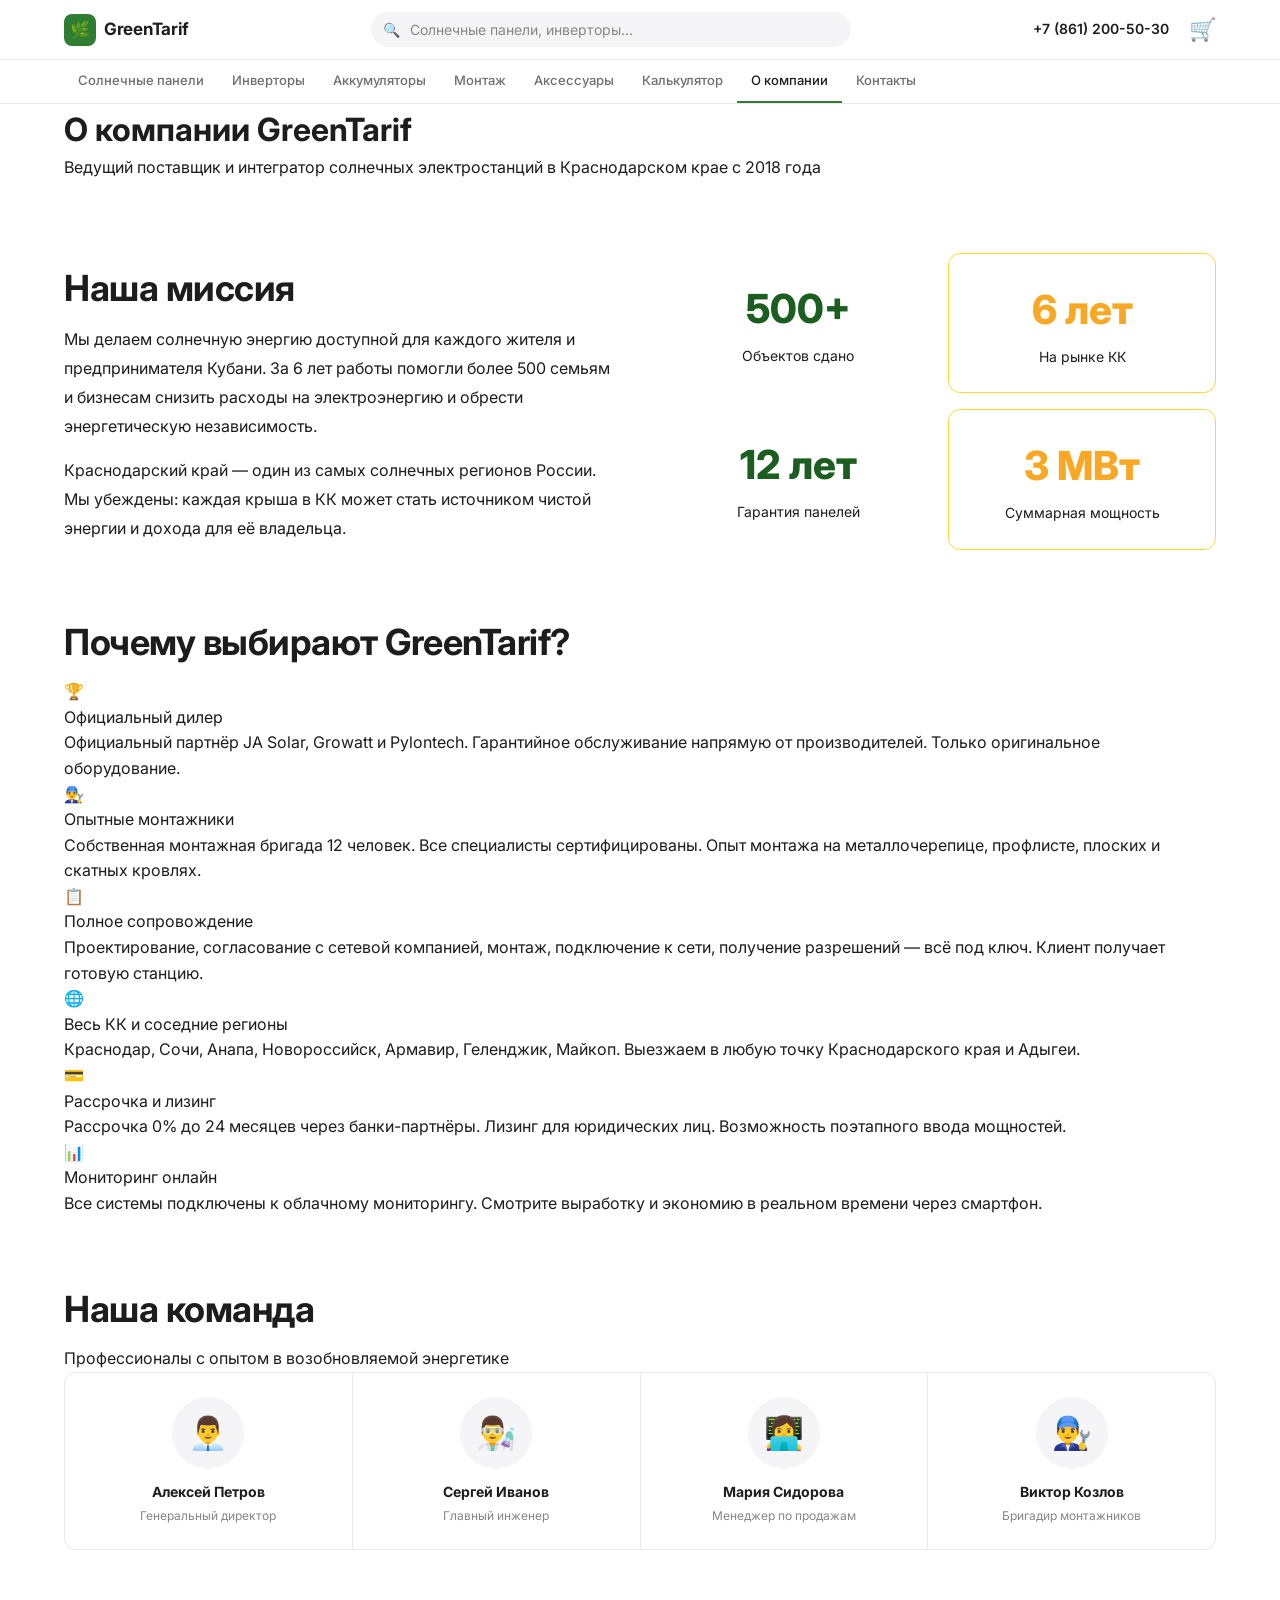
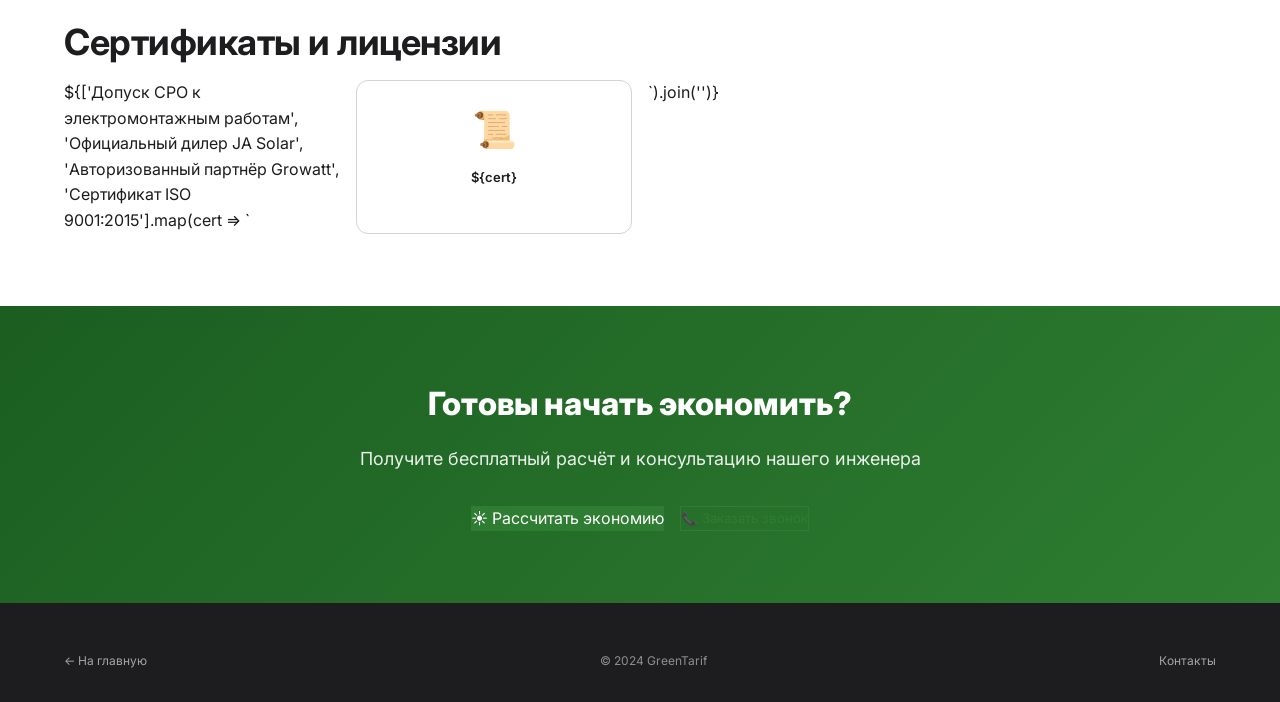
==== commit 7a9f1d28: "редизайн: Apple-minimal стиль - Новая цветовая палитра: белый/светло-серый (#F5F5F7, #1D1D1F), зелён" ====
--- a/about.html
+++ b/about.html
@@ -9,34 +9,37 @@
 <body>
 
 <header class="header">
-  <div class="header-top">
-    <div class="container">
-      <div class="savings-ticker">☀️ Наши клиенты уже сэкономили: <span class="savings-amount" id="savingsAmount">0 ₽</span></div>
-      <div>📍 Краснодар, Сочи, Новороссийск</div>
-    </div>
-  </div>
   <div class="header-main">
     <div class="container">
       <a href="index.html" class="logo">
-        <div class="logo-icon">🌿</div>
-        <div class="logo-text"><strong>GreenTarif</strong><span>Солнечная энергия Кубани</span></div>
+        <div class="logo-mark">🌿</div>
+        <span class="logo-name">GreenTarif</span>
       </a>
-      <nav id="mainNav">
-        <a href="index.html">Главная</a>
-        <a href="catalog.html">Каталог</a>
-        <a href="calculator.html">Калькулятор</a>
-        <a href="about.html">О компании</a>
-        <a href="contacts.html">Контакты</a>
-      </nav>
-      <div class="header-actions">
-        <div class="phone-link"><strong>+7 (861) 200-50-30</strong></div>
-        <button class="btn-callback" data-modal="callback">Заказать звонок</button>
-        <a href="cart.html" class="cart-btn">🛒 <span class="cart-count hidden" id="cartCount">0</span></a>
+      <div class="header-search">
+        <span class="header-search-icon">🔍</span>
+        <input type="search" id="headerSearch" placeholder="Солнечные панели, инверторы...">
+      </div>
+      <div class="header-right">
+        <a href="tel:+78612005030" class="header-phone">+7 (861) 200-50-30</a>
+        <a href="cart.html" class="header-cart">🛒<span class="cart-badge hidden" id="cartCount">0</span></a>
         <button class="burger" id="burger">☰</button>
       </div>
     </div>
   </div>
+  <nav class="header-nav">
+    <div class="container">
+      <a href="catalog.html?cat=solar-panels">Солнечные панели</a>
+      <a href="catalog.html?cat=inverters">Инверторы</a>
+      <a href="catalog.html?cat=batteries">Аккумуляторы</a>
+      <a href="catalog.html?cat=mounting">Монтаж</a>
+      <a href="catalog.html?cat=accessories">Аксессуары</a>
+      <a href="calculator.html">Калькулятор</a>
+      <a href="about.html">О компании</a>
+      <a href="contacts.html">Контакты</a>
+    </div>
+  </nav>
 </header>
+
 
 <div class="about-hero">
   <div class="container">
@@ -194,5 +197,13 @@
 <script src="js/config.js"></script>
 <script src="js/cart.js"></script>
 <script src="js/main.js"></script>
+
+<script>
+document.getElementById('burger')?.addEventListener('click', () => document.getElementById('mobileNav').classList.add('open'));
+document.getElementById('mobileNavClose')?.addEventListener('click', () => document.getElementById('mobileNav').classList.remove('open'));
+document.getElementById('headerSearch')?.addEventListener('keydown', function(e) {
+  if (e.key === 'Enter' && this.value.trim()) location.href = 'catalog.html?search=' + encodeURIComponent(this.value.trim());
+});
+</script>
 </body>
 </html>
--- a/css/style.css
+++ b/css/style.css
@@ -1,98 +1,59 @@
 /* ============================================================
-   GreenTarif — Main Stylesheet
+   GreenTarif — Apple-minimal Design System
    ============================================================ */
 
 @import url('https://fonts.googleapis.com/css2?family=Inter:wght@300;400;500;600;700;800&display=swap');
 
 :root {
-  --green: #2E7D32;
-  --green-dark: #1B5E20;
-  --green-light: #4CAF50;
-  --green-pale: #E8F5E9;
-  --yellow: #FDD835;
-  --yellow-dark: #F9A825;
-  --yellow-pale: #FFFDE7;
-  --blue: #1565C0;
-  --text: #1A1A1A;
-  --text-muted: #6B7280;
-  --border: #E5E7EB;
-  --bg: #F9FAFB;
-  --white: #FFFFFF;
-  --shadow: 0 2px 12px rgba(0,0,0,0.08);
-  --shadow-lg: 0 8px 32px rgba(0,0,0,0.12);
-  --radius: 12px;
-  --radius-sm: 8px;
-  --transition: 0.2s ease;
+  --bg:            #FFFFFF;
+  --bg-alt:        #F5F5F7;
+  --bg-card:       #FBFBFD;
+  --text:          #1D1D1F;
+  --text-2:        #6E6E73;
+  --text-3:        #86868B;
+  --border:        #D2D2D7;
+  --border-light:  #E8E8ED;
+  --green:         #2E7D32;
+  --green-bg:      #F2F8F2;
+  --green-dark:    #1B5E20;
+  --yellow:        #FDD835;
+  --yellow-dark:   #F9A825;
+  --red:           #FF3B30;
+  --blue:          #0066CC;
+  --radius:        12px;
+  --radius-sm:     8px;
+  --radius-xs:     6px;
+  --transition:    0.18s ease;
+  --max-width:     1200px;
 }
 
 *, *::before, *::after { box-sizing: border-box; margin: 0; padding: 0; }
-
-html { scroll-behavior: smooth; }
-
-body {
-  font-family: 'Inter', sans-serif;
-  color: var(--text);
-  background: var(--white);
-  line-height: 1.6;
-  font-size: 16px;
-}
-
+html { scroll-behavior: smooth; -webkit-text-size-adjust: 100%; }
+body { font-family: -apple-system, 'Inter', BlinkMacSystemFont, 'Segoe UI', sans-serif; color: var(--text); background: var(--bg); line-height: 1.6; font-size: 16px; -webkit-font-smoothing: antialiased; }
 img { max-width: 100%; display: block; }
 a { color: inherit; text-decoration: none; }
 button { cursor: pointer; font-family: inherit; }
 input, select, textarea { font-family: inherit; }
-
-.container {
-  max-width: 1200px;
-  margin: 0 auto;
-  padding: 0 16px;
-}
-
-/* ============================================================
-   HEADER
+ul { list-style: none; }
+
+.container { max-width: var(--max-width); margin: 0 auto; padding: 0 24px; }
+
+/* ============================================================
+   HEADER — Apple style
    ============================================================ */
 .header {
-  background: var(--white);
-  border-bottom: 2px solid var(--green-pale);
+  background: rgba(255,255,255,0.92);
+  backdrop-filter: saturate(180%) blur(20px);
+  -webkit-backdrop-filter: saturate(180%) blur(20px);
+  border-bottom: 1px solid var(--border-light);
   position: sticky;
   top: 0;
   z-index: 1000;
-  box-shadow: 0 2px 8px rgba(46,125,50,0.08);
-}
-
-.header-top {
-  background: var(--green-dark);
-  color: var(--white);
-  font-size: 13px;
-  padding: 6px 0;
-}
-
-.header-top .container {
-  display: flex;
-  justify-content: space-between;
-  align-items: center;
-  gap: 16px;
-}
-
-.header-top a { color: var(--white); opacity: 0.9; }
-.header-top a:hover { opacity: 1; }
-
-.savings-ticker {
-  display: flex;
-  align-items: center;
-  gap: 8px;
-  font-weight: 600;
-}
-
-.savings-amount {
-  color: var(--yellow);
-  font-size: 15px;
-  font-weight: 700;
-  font-variant-numeric: tabular-nums;
 }
 
 .header-main {
   padding: 12px 0;
+  border-bottom: 1px solid var(--border-light);
 }
 
 .header-main .container {
@@ -105,529 +66,636 @@
 .logo {
   display: flex;
   align-items: center;
-  gap: 10px;
+  gap: 8px;
   text-decoration: none;
-}
-
-.logo-icon {
-  width: 44px;
-  height: 44px;
-  background: linear-gradient(135deg, var(--green), var(--green-dark));
-  border-radius: 10px;
+  flex-shrink: 0;
+}
+
+.logo-mark {
+  width: 32px;
+  height: 32px;
+  background: var(--green);
+  border-radius: 8px;
   display: flex;
   align-items: center;
   justify-content: center;
-  font-size: 22px;
-}
-
-.logo-text {
-  display: flex;
-  flex-direction: column;
-  line-height: 1.2;
-}
-
-.logo-text strong {
-  font-size: 20px;
-  font-weight: 800;
-  color: var(--green-dark);
-  letter-spacing: -0.5px;
-}
-
-.logo-text span {
-  font-size: 11px;
-  color: var(--text-muted);
-  font-weight: 500;
-}
-
-nav {
-  display: flex;
-  gap: 4px;
-  flex-wrap: wrap;
-}
-
-nav a {
-  padding: 8px 14px;
-  border-radius: var(--radius-sm);
+  font-size: 16px;
+  flex-shrink: 0;
+}
+
+.logo-name {
+  font-size: 17px;
+  font-weight: 700;
+  color: var(--text);
+  letter-spacing: -0.3px;
+}
+
+.header-search {
+  position: relative;
+  max-width: 480px;
+  width: 100%;
+  justify-self: center;
+}
+
+.header-search input {
+  width: 100%;
+  background: var(--bg-alt);
+  border: 1px solid transparent;
+  border-radius: 100px;
+  padding: 8px 16px 8px 38px;
   font-size: 14px;
-  font-weight: 500;
-  color: var(--text);
-  transition: var(--transition);
-  white-space: nowrap;
-}
-
-nav a:hover, nav a.active {
-  background: var(--green-pale);
-  color: var(--green-dark);
-}
-
-.header-actions {
-  display: flex;
-  align-items: center;
-  gap: 12px;
-}
-
-.phone-link {
-  display: flex;
-  flex-direction: column;
-  align-items: flex-end;
-}
-
-.phone-link strong {
-  font-size: 17px;
-  font-weight: 700;
-  color: var(--green-dark);
-  white-space: nowrap;
-}
-
-.phone-link span {
-  font-size: 11px;
-  color: var(--text-muted);
-}
-
-.btn-callback {
-  background: var(--yellow);
-  color: var(--text);
-  border: none;
-  border-radius: var(--radius-sm);
-  padding: 8px 16px;
-  font-size: 13px;
-  font-weight: 600;
-  white-space: nowrap;
-  transition: var(--transition);
-}
-
-.btn-callback:hover {
-  background: var(--yellow-dark);
-  transform: translateY(-1px);
-}
-
-.cart-btn {
-  position: relative;
-  background: var(--green-pale);
-  border: none;
-  border-radius: var(--radius-sm);
-  padding: 10px;
-  display: flex;
-  align-items: center;
-  gap: 6px;
+  color: var(--text);
+  transition: var(--transition);
+  outline: none;
+}
+
+.header-search input::placeholder { color: var(--text-3); }
+
+.header-search input:focus {
+  background: var(--bg);
+  border-color: var(--border);
+}
+
+.header-search-icon {
+  position: absolute;
+  left: 12px;
+  top: 50%;
+  transform: translateY(-50%);
+  color: var(--text-3);
+  font-size: 14px;
+  pointer-events: none;
+}
+
+.header-right {
+  display: flex;
+  align-items: center;
+  gap: 20px;
+  flex-shrink: 0;
+}
+
+.header-phone {
   font-size: 14px;
   font-weight: 600;
-  color: var(--green-dark);
-  transition: var(--transition);
+  color: var(--text);
+  white-space: nowrap;
   text-decoration: none;
 }
 
-.cart-btn:hover { background: var(--green-light); color: var(--white); }
-
-.cart-count {
+.header-phone:hover { color: var(--green); }
+
+.header-cart {
+  position: relative;
+  display: flex;
+  align-items: center;
+  gap: 6px;
+  font-size: 22px;
+  text-decoration: none;
+  color: var(--text);
+  transition: var(--transition);
+}
+
+.header-cart:hover { color: var(--green); }
+
+.cart-badge {
   position: absolute;
   top: -6px;
-  right: -6px;
+  right: -8px;
   background: var(--green);
-  color: var(--white);
-  width: 20px;
-  height: 20px;
+  color: #fff;
+  width: 18px;
+  height: 18px;
   border-radius: 50%;
-  font-size: 11px;
+  font-size: 10px;
   font-weight: 700;
   display: flex;
   align-items: center;
   justify-content: center;
-  border: 2px solid var(--white);
-}
-
-.cart-count.hidden { display: none; }
+  border: 2px solid var(--bg);
+}
+
+.cart-badge.hidden { display: none; }
+
+/* Nav row */
+.header-nav {
+  padding: 0;
+}
+
+.header-nav .container {
+  display: flex;
+  align-items: center;
+  gap: 0;
+  overflow-x: auto;
+  scrollbar-width: none;
+}
+
+.header-nav .container::-webkit-scrollbar { display: none; }
+
+.header-nav a {
+  padding: 10px 14px;
+  font-size: 13px;
+  font-weight: 500;
+  color: var(--text-2);
+  white-space: nowrap;
+  transition: var(--transition);
+  border-bottom: 2px solid transparent;
+  display: block;
+}
+
+.header-nav a:hover { color: var(--text); }
+.header-nav a.active { color: var(--text); border-bottom-color: var(--green); }
 
 .burger {
   display: none;
   background: none;
   border: none;
-  font-size: 24px;
-  color: var(--green-dark);
+  font-size: 22px;
+  color: var(--text);
+  padding: 4px;
+}
+
+/* Mobile nav drawer */
+.mobile-nav {
+  display: none;
+  position: fixed;
+  inset: 0;
+  background: var(--bg);
+  z-index: 2000;
+  padding: 24px;
+  overflow-y: auto;
+}
+
+.mobile-nav.open { display: block; }
+
+.mobile-nav-close {
+  position: absolute;
+  top: 16px;
+  right: 16px;
+  background: var(--bg-alt);
+  border: none;
+  width: 32px;
+  height: 32px;
+  border-radius: 50%;
+  font-size: 18px;
+  display: flex;
+  align-items: center;
+  justify-content: center;
+  cursor: pointer;
+}
+
+.mobile-nav a {
+  display: block;
+  padding: 14px 0;
+  font-size: 17px;
+  font-weight: 500;
+  border-bottom: 1px solid var(--border-light);
+  color: var(--text);
 }
 
 /* ============================================================
    HERO
    ============================================================ */
 .hero {
-  background: linear-gradient(135deg, var(--green-dark) 0%, var(--green) 50%, #43A047 100%);
-  color: var(--white);
-  padding: 80px 0 60px;
-  position: relative;
-  overflow: hidden;
-}
-
-.hero::before {
-  content: '';
-  position: absolute;
-  top: -50%;
-  right: -10%;
-  width: 600px;
-  height: 600px;
-  background: radial-gradient(circle, rgba(253,216,53,0.15) 0%, transparent 70%);
-  pointer-events: none;
-}
-
-.hero::after {
-  content: '☀️';
-  position: absolute;
-  top: 20px;
-  right: 10%;
-  font-size: 180px;
-  opacity: 0.08;
-  pointer-events: none;
+  padding: 80px 0 64px;
+  background: var(--bg);
+  border-bottom: 1px solid var(--border-light);
 }
 
 .hero .container {
   display: grid;
-  grid-template-columns: 1fr 400px;
-  gap: 48px;
-  align-items: center;
-}
-
-.hero-badge {
+  grid-template-columns: 1fr 1fr;
+  gap: 64px;
+  align-items: center;
+}
+
+.hero-eyebrow {
   display: inline-flex;
   align-items: center;
-  gap: 8px;
-  background: rgba(253,216,53,0.2);
-  border: 1px solid rgba(253,216,53,0.4);
-  border-radius: 100px;
-  padding: 6px 16px;
+  gap: 6px;
   font-size: 13px;
   font-weight: 600;
-  color: var(--yellow);
-  margin-bottom: 20px;
+  color: var(--green);
+  text-transform: uppercase;
+  letter-spacing: 0.5px;
+  margin-bottom: 16px;
 }
 
 .hero h1 {
-  font-size: clamp(28px, 4vw, 48px);
-  font-weight: 800;
-  line-height: 1.15;
+  font-size: clamp(32px, 4vw, 52px);
+  font-weight: 700;
+  line-height: 1.1;
+  letter-spacing: -1px;
+  color: var(--text);
   margin-bottom: 16px;
-  letter-spacing: -0.5px;
-}
-
-.hero h1 span { color: var(--yellow); }
+}
 
 .hero p {
   font-size: 18px;
-  opacity: 0.9;
+  color: var(--text-2);
+  line-height: 1.6;
   margin-bottom: 32px;
-  line-height: 1.6;
-}
-
-.hero-stats {
-  display: flex;
+  max-width: 480px;
+}
+
+.hero-actions {
+  display: flex;
+  gap: 12px;
+  flex-wrap: wrap;
+}
+
+.hero-visual {
+  background: var(--bg-alt);
+  border-radius: 20px;
+  aspect-ratio: 4/3;
+  display: flex;
+  align-items: center;
+  justify-content: center;
+  overflow: hidden;
+  position: relative;
+}
+
+.hero-visual-inner {
+  text-align: center;
+  padding: 32px;
+}
+
+/* ============================================================
+   BUTTONS
+   ============================================================ */
+.btn {
+  display: inline-flex;
+  align-items: center;
+  gap: 8px;
+  border-radius: 980px;
+  padding: 12px 24px;
+  font-size: 15px;
+  font-weight: 600;
+  transition: var(--transition);
+  border: none;
+  cursor: pointer;
+  text-decoration: none;
+  white-space: nowrap;
+}
+
+.btn-primary {
+  background: var(--green);
+  color: #fff;
+}
+.btn-primary:hover { background: var(--green-dark); }
+
+.btn-secondary {
+  background: var(--bg-alt);
+  color: var(--text);
+}
+.btn-secondary:hover { background: var(--border-light); }
+
+.btn-outline {
+  background: transparent;
+  color: var(--green);
+  border: 1.5px solid var(--green);
+}
+.btn-outline:hover { background: var(--green-bg); }
+
+.btn-sm {
+  padding: 8px 16px;
+  font-size: 13px;
+  border-radius: 980px;
+}
+
+.btn-full { width: 100%; justify-content: center; }
+
+/* ============================================================
+   SECTIONS
+   ============================================================ */
+section { padding: 72px 0; }
+section.alt { background: var(--bg-alt); }
+section.tight { padding: 48px 0; }
+
+.section-label {
+  font-size: 12px;
+  font-weight: 700;
+  text-transform: uppercase;
+  letter-spacing: 1px;
+  color: var(--green);
+  margin-bottom: 8px;
+}
+
+.section-title {
+  font-size: clamp(24px, 3vw, 36px);
+  font-weight: 700;
+  letter-spacing: -0.5px;
+  color: var(--text);
+  margin-bottom: 8px;
+}
+
+.section-sub {
+  font-size: 16px;
+  color: var(--text-2);
+  margin-bottom: 40px;
+  max-width: 600px;
+}
+
+/* ============================================================
+   SOLAR DAYS WIDGET
+   ============================================================ */
+.solar-widget {
+  background: var(--bg-alt);
+  border-radius: 20px;
+  padding: 40px;
+  display: grid;
+  grid-template-columns: 1fr 1fr;
+  gap: 40px;
+  align-items: center;
+}
+
+.solar-stats {
+  display: grid;
+  grid-template-columns: 1fr 1fr 1fr;
   gap: 24px;
   margin-bottom: 32px;
+}
+
+.solar-stat {
+  text-align: center;
+}
+
+.solar-stat-value {
+  font-size: 36px;
+  font-weight: 700;
+  color: var(--text);
+  letter-spacing: -1px;
+  line-height: 1;
+}
+
+.solar-stat-value span {
+  font-size: 18px;
+  font-weight: 500;
+  color: var(--text-2);
+}
+
+.solar-stat-label {
+  font-size: 12px;
+  color: var(--text-3);
+  margin-top: 4px;
+}
+
+.solar-bar-chart {
+  display: flex;
+  align-items: flex-end;
+  gap: 4px;
+  height: 80px;
+}
+
+.solar-bar-wrap {
+  flex: 1;
+  display: flex;
+  flex-direction: column;
+  align-items: center;
+  gap: 4px;
+  height: 100%;
+  justify-content: flex-end;
+}
+
+.solar-bar {
+  width: 100%;
+  background: var(--border-light);
+  border-radius: 3px 3px 0 0;
+  transition: background 0.3s;
+}
+
+.solar-bar.current { background: var(--yellow); }
+.solar-bar.past { background: var(--green); opacity: 0.6; }
+
+.solar-bar-label {
+  font-size: 9px;
+  color: var(--text-3);
+  font-weight: 500;
+}
+
+.solar-today {
+  grid-column: 1 / -1;
+  border-top: 1px solid var(--border-light);
+  padding-top: 24px;
+  display: flex;
+  align-items: center;
+  justify-content: space-between;
+  gap: 16px;
   flex-wrap: wrap;
 }
 
-.hero-stat {
+.solar-today-item { text-align: center; }
+
+.solar-today-val {
+  font-size: 22px;
+  font-weight: 700;
+  color: var(--text);
+  font-variant-numeric: tabular-nums;
+}
+
+.solar-today-label {
+  font-size: 11px;
+  color: var(--text-3);
+  margin-top: 2px;
+}
+
+.solar-sun {
+  font-size: 56px;
+  line-height: 1;
+  animation: sunSpin 20s linear infinite;
+}
+
+@keyframes sunSpin {
+  from { filter: brightness(1); }
+  50%  { filter: brightness(1.2); }
+  to   { filter: brightness(1); }
+}
+
+/* ============================================================
+   CATEGORIES
+   ============================================================ */
+.categories-strip {
+  border-top: 1px solid var(--border-light);
+  border-bottom: 1px solid var(--border-light);
+  padding: 0;
+  background: var(--bg);
+}
+
+.categories-strip .container {
+  display: flex;
+  overflow-x: auto;
+  scrollbar-width: none;
+  gap: 0;
+}
+
+.categories-strip .container::-webkit-scrollbar { display: none; }
+
+.cat-chip {
   display: flex;
   flex-direction: column;
-}
-
-.hero-stat strong {
-  font-size: 28px;
-  font-weight: 800;
-  color: var(--yellow);
-  line-height: 1;
-}
-
-.hero-stat span {
-  font-size: 12px;
-  opacity: 0.8;
-  margin-top: 2px;
-}
-
-.hero-actions {
-  display: flex;
-  gap: 12px;
-  flex-wrap: wrap;
-}
-
-.btn-primary {
-  background: var(--yellow);
-  color: var(--text);
-  border: none;
-  border-radius: var(--radius);
-  padding: 14px 28px;
-  font-size: 16px;
-  font-weight: 700;
-  transition: var(--transition);
-  display: inline-flex;
-  align-items: center;
+  align-items: center;
+  gap: 6px;
+  padding: 20px 28px;
+  border-right: 1px solid var(--border-light);
+  text-decoration: none;
+  color: var(--text-2);
+  font-size: 13px;
+  font-weight: 500;
+  white-space: nowrap;
+  transition: var(--transition);
+  flex-shrink: 0;
+}
+
+.cat-chip:first-child { border-left: none; }
+.cat-chip:hover { background: var(--bg-alt); color: var(--text); }
+.cat-chip.active { color: var(--green); background: var(--green-bg); }
+
+.cat-chip-icon { font-size: 22px; }
+
+/* ============================================================
+   EQUIPMENT SELECTOR
+   ============================================================ */
+.selector-section {
+  background: var(--bg-alt);
+}
+
+.selector-card {
+  background: var(--bg);
+  border: 1px solid var(--border-light);
+  border-radius: 20px;
+  padding: 40px;
+  max-width: 840px;
+  margin: 0 auto;
+}
+
+.selector-card h2 {
+  font-size: 24px;
+  font-weight: 700;
+  margin-bottom: 6px;
+  color: var(--text);
+  letter-spacing: -0.3px;
+}
+
+.selector-card > p {
+  color: var(--text-2);
+  font-size: 15px;
+  margin-bottom: 32px;
+}
+
+.selector-inputs {
+  display: grid;
+  grid-template-columns: 1fr 1fr;
+  gap: 24px;
+  margin-bottom: 28px;
+}
+
+.range-group {
+  display: flex;
+  flex-direction: column;
   gap: 8px;
-  text-decoration: none;
-}
-
-.btn-primary:hover {
-  background: var(--yellow-dark);
-  transform: translateY(-2px);
-  box-shadow: 0 8px 24px rgba(249,168,37,0.4);
-}
-
-.btn-outline {
-  background: transparent;
-  color: var(--white);
-  border: 2px solid rgba(255,255,255,0.6);
-  border-radius: var(--radius);
-  padding: 14px 28px;
-  font-size: 16px;
-  font-weight: 600;
-  transition: var(--transition);
-  display: inline-flex;
-  align-items: center;
-  gap: 8px;
-  text-decoration: none;
-}
-
-.btn-outline:hover {
-  border-color: var(--white);
-  background: rgba(255,255,255,0.1);
-}
-
-/* Solar Hours Widget */
-.solar-hours-widget {
-  background: rgba(255,255,255,0.12);
-  backdrop-filter: blur(10px);
-  border: 1px solid rgba(255,255,255,0.25);
-  border-radius: 20px;
-  padding: 28px;
-  text-align: center;
-}
-
-.solar-hours-widget .widget-title {
+}
+
+.range-group label {
   font-size: 13px;
   font-weight: 600;
+  color: var(--text-2);
   text-transform: uppercase;
-  letter-spacing: 1px;
-  opacity: 0.7;
-  margin-bottom: 16px;
-}
-
-.sun-animation {
-  font-size: 64px;
-  margin: 8px 0;
-  animation: sunPulse 3s ease-in-out infinite;
+  letter-spacing: 0.3px;
+}
+
+.range-row {
+  display: flex;
+  align-items: center;
+  gap: 12px;
+}
+
+.range-row input[type="range"] {
+  flex: 1;
+  -webkit-appearance: none;
+  height: 4px;
+  background: var(--border);
+  border-radius: 2px;
+  outline: none;
+  cursor: pointer;
+}
+
+.range-row input[type="range"]::-webkit-slider-thumb {
+  -webkit-appearance: none;
+  width: 20px;
+  height: 20px;
+  background: var(--green);
+  border-radius: 50%;
+  border: 3px solid var(--bg);
+  box-shadow: 0 0 0 1px var(--green);
+}
+
+.range-val {
+  font-size: 17px;
+  font-weight: 700;
+  color: var(--text);
+  min-width: 80px;
+  text-align: right;
+  font-variant-numeric: tabular-nums;
+}
+
+.selector-result {
+  display: none;
+  border-top: 1px solid var(--border-light);
+  padding-top: 28px;
+  margin-top: 4px;
+}
+
+.selector-result.visible { display: block; }
+
+.selector-result-grid {
+  display: grid;
+  grid-template-columns: repeat(4, 1fr);
+  gap: 1px;
+  background: var(--border-light);
+  border: 1px solid var(--border-light);
+  border-radius: var(--radius);
+  overflow: hidden;
+  margin-bottom: 20px;
+}
+
+.selector-result-item {
+  background: var(--bg);
+  padding: 16px;
+  text-align: center;
+}
+
+.selector-result-val {
+  font-size: 22px;
+  font-weight: 700;
+  color: var(--text);
   line-height: 1;
 }
 
-@keyframes sunPulse {
-  0%, 100% { transform: scale(1); filter: brightness(1); }
-  50% { transform: scale(1.05); filter: brightness(1.15); }
-}
-
-.solar-hours-big {
-  font-size: 52px;
-  font-weight: 800;
-  color: var(--yellow);
-  line-height: 1;
-  font-variant-numeric: tabular-nums;
-}
-
-.solar-hours-unit {
-  font-size: 16px;
-  opacity: 0.8;
+.selector-result-label {
+  font-size: 11px;
+  color: var(--text-3);
   margin-top: 4px;
-  margin-bottom: 16px;
-}
-
-.solar-earned {
-  background: rgba(253,216,53,0.15);
+  text-transform: uppercase;
+  letter-spacing: 0.3px;
+}
+
+.selector-equipment {
+  display: flex;
+  flex-direction: column;
+  gap: 8px;
+  margin-bottom: 20px;
+}
+
+.equip-row {
+  display: flex;
+  align-items: center;
+  justify-content: space-between;
+  padding: 12px 16px;
+  background: var(--bg-alt);
   border-radius: var(--radius-sm);
-  padding: 12px;
-  margin-top: 12px;
-}
-
-.solar-earned-label {
-  font-size: 11px;
-  opacity: 0.7;
-  margin-bottom: 4px;
-}
-
-.solar-earned-amount {
-  font-size: 22px;
-  font-weight: 800;
-  color: var(--yellow);
-  font-variant-numeric: tabular-nums;
-}
-
-.solar-clients {
-  font-size: 12px;
-  opacity: 0.6;
-  margin-top: 12px;
-}
-
-/* ============================================================
-   MINI CALCULATOR (home)
-   ============================================================ */
-.calc-section {
-  background: linear-gradient(180deg, var(--green-dark) 0%, var(--green-dark) 40%, var(--white) 40%);
-  padding: 0 0 48px;
-}
-
-.calc-card {
-  background: var(--white);
-  border-radius: 20px;
-  box-shadow: 0 16px 48px rgba(0,0,0,0.15);
-  padding: 40px;
-  max-width: 900px;
-  margin: 0 auto;
-}
-
-.calc-card h2 {
-  font-size: 26px;
-  font-weight: 800;
-  margin-bottom: 8px;
-  color: var(--green-dark);
-}
-
-.calc-card > p {
-  color: var(--text-muted);
-  margin-bottom: 28px;
-}
-
-.calc-inputs {
-  display: grid;
-  grid-template-columns: 1fr 1fr auto;
-  gap: 16px;
-  align-items: end;
-  margin-bottom: 24px;
-}
-
-.form-group {
-  display: flex;
-  flex-direction: column;
-  gap: 6px;
-}
-
-.form-group label {
   font-size: 14px;
-  font-weight: 600;
-  color: var(--text);
-}
-
-.form-group input,
-.form-group select,
-.form-group textarea {
-  border: 2px solid var(--border);
-  border-radius: var(--radius-sm);
-  padding: 12px 16px;
-  font-size: 16px;
-  transition: var(--transition);
-  background: var(--bg);
-  outline: none;
-}
-
-.form-group input:focus,
-.form-group select:focus,
-.form-group textarea:focus {
-  border-color: var(--green);
-  background: var(--white);
-}
-
-.calc-result {
-  display: none;
-  background: var(--green-pale);
-  border: 2px solid var(--green-light);
-  border-radius: var(--radius);
-  padding: 24px;
-  margin-top: 16px;
-}
-
-.calc-result.visible { display: block; }
-
-.calc-result-grid {
-  display: grid;
-  grid-template-columns: repeat(3, 1fr);
-  gap: 20px;
-  margin-bottom: 20px;
-}
-
-.calc-result-item {
-  text-align: center;
-}
-
-.calc-result-value {
-  font-size: 28px;
-  font-weight: 800;
-  color: var(--green-dark);
-  line-height: 1;
-}
-
-.calc-result-label {
-  font-size: 13px;
-  color: var(--text-muted);
-  margin-top: 4px;
-}
-
-/* ============================================================
-   SECTIONS COMMON
-   ============================================================ */
-section {
-  padding: 64px 0;
-}
-
-.section-title {
-  font-size: clamp(22px, 3vw, 32px);
-  font-weight: 800;
-  color: var(--green-dark);
-  margin-bottom: 8px;
-  letter-spacing: -0.3px;
-}
-
-.section-subtitle {
-  color: var(--text-muted);
-  font-size: 16px;
-  margin-bottom: 40px;
-}
-
-/* ============================================================
-   CATEGORIES
-   ============================================================ */
-.categories-grid {
-  display: grid;
-  grid-template-columns: repeat(5, 1fr);
-  gap: 16px;
-}
-
-.category-card {
-  background: var(--white);
-  border: 2px solid var(--border);
-  border-radius: var(--radius);
-  padding: 24px 16px;
-  text-align: center;
-  text-decoration: none;
-  color: var(--text);
-  transition: var(--transition);
-  cursor: pointer;
-}
-
-.category-card:hover {
-  border-color: var(--green);
-  background: var(--green-pale);
-  transform: translateY(-4px);
-  box-shadow: var(--shadow);
-}
-
-.category-icon {
-  font-size: 40px;
-  margin-bottom: 12px;
-  display: block;
-}
-
-.category-name {
-  font-weight: 700;
-  font-size: 14px;
-  margin-bottom: 4px;
-}
-
-.category-count {
-  font-size: 12px;
-  color: var(--text-muted);
-}
+}
+
+.equip-name { color: var(--text-2); }
+.equip-val { font-weight: 700; color: var(--text); }
 
 /* ============================================================
    PRODUCT CARDS
@@ -635,198 +703,219 @@
 .products-grid {
   display: grid;
   grid-template-columns: repeat(4, 1fr);
-  gap: 20px;
-}
-
-.product-card {
-  background: var(--white);
-  border: 1px solid var(--border);
+  gap: 1px;
+  background: var(--border-light);
+  border: 1px solid var(--border-light);
   border-radius: var(--radius);
   overflow: hidden;
-  transition: var(--transition);
+}
+
+.product-card {
+  background: var(--bg);
   display: flex;
   flex-direction: column;
   position: relative;
-}
-
-.product-card:hover {
-  transform: translateY(-4px);
-  box-shadow: var(--shadow-lg);
-  border-color: var(--green-light);
-}
+  transition: var(--transition);
+}
+
+.product-card:hover { background: var(--bg-alt); }
 
 .product-badge {
   position: absolute;
   top: 12px;
   left: 12px;
   background: var(--green);
-  color: var(--white);
-  font-size: 11px;
-  font-weight: 700;
-  padding: 4px 10px;
+  color: #fff;
+  font-size: 10px;
+  font-weight: 700;
+  padding: 3px 8px;
   border-radius: 100px;
   z-index: 1;
-}
-
-.product-badge.sale { background: #E53935; }
+  letter-spacing: 0.3px;
+  text-transform: uppercase;
+}
+
+.product-badge.sale { background: var(--red); }
+
+.product-img-wrap {
+  aspect-ratio: 1;
+  overflow: hidden;
+  background: var(--bg-alt);
+}
 
 .product-img {
   width: 100%;
-  height: 200px;
+  height: 100%;
   object-fit: cover;
-  background: var(--bg);
-}
-
-.product-img-wrap {
-  position: relative;
-  overflow: hidden;
-}
+  transition: transform 0.4s ease;
+}
+
+.product-card:hover .product-img { transform: scale(1.03); }
 
 .product-info {
   padding: 16px;
   flex: 1;
   display: flex;
   flex-direction: column;
-  gap: 8px;
+  gap: 6px;
 }
 
 .product-brand {
   font-size: 11px;
-  color: var(--text-muted);
   font-weight: 600;
+  color: var(--text-3);
   text-transform: uppercase;
   letter-spacing: 0.5px;
 }
 
 .product-name {
-  font-size: 15px;
-  font-weight: 700;
+  font-size: 14px;
+  font-weight: 600;
   line-height: 1.3;
   color: var(--text);
   text-decoration: none;
-  display: block;
 }
 
 .product-name:hover { color: var(--green); }
 
 .product-power {
-  display: inline-flex;
-  align-items: center;
-  gap: 4px;
-  background: var(--yellow-pale);
-  color: var(--yellow-dark);
-  font-size: 13px;
-  font-weight: 700;
-  padding: 3px 10px;
-  border-radius: 100px;
-  border: 1px solid var(--yellow);
-  width: fit-content;
-}
-
-.product-stock {
   font-size: 12px;
-  color: #4CAF50;
-  font-weight: 600;
-  display: flex;
-  align-items: center;
-  gap: 4px;
-}
-
-.product-stock::before { content: '●'; font-size: 8px; }
-.product-stock.low { color: #FF9800; }
-.product-stock.out { color: #F44336; }
+  color: var(--text-2);
+  font-weight: 500;
+}
 
 .product-price-row {
   display: flex;
   align-items: baseline;
   gap: 8px;
   margin-top: auto;
+  padding-top: 8px;
 }
 
 .product-price {
-  font-size: 22px;
-  font-weight: 800;
-  color: var(--green-dark);
+  font-size: 18px;
+  font-weight: 700;
+  color: var(--text);
 }
 
 .product-old-price {
-  font-size: 14px;
-  color: var(--text-muted);
+  font-size: 13px;
+  color: var(--text-3);
   text-decoration: line-through;
 }
+
+.product-stock {
+  font-size: 11px;
+  color: var(--green);
+  font-weight: 500;
+}
+
+.product-stock.low { color: var(--yellow-dark); }
+.product-stock.out { color: var(--red); }
 
 .product-actions {
   padding: 0 16px 16px;
   display: flex;
-  gap: 8px;
+  gap: 6px;
 }
 
 .btn-cart {
   flex: 1;
-  background: var(--green);
-  color: var(--white);
+  background: var(--bg-alt);
+  color: var(--text);
   border: none;
   border-radius: var(--radius-sm);
-  padding: 10px;
-  font-size: 14px;
-  font-weight: 600;
-  transition: var(--transition);
-  display: flex;
-  align-items: center;
-  justify-content: center;
-  gap: 6px;
-}
-
-.btn-cart:hover { background: var(--green-dark); }
-
-.btn-quick {
-  background: var(--yellow);
-  color: var(--text);
-  border: none;
-  border-radius: var(--radius-sm);
-  padding: 10px 14px;
+  padding: 9px 12px;
   font-size: 13px;
   font-weight: 600;
   transition: var(--transition);
+  cursor: pointer;
+  display: flex;
+  align-items: center;
+  justify-content: center;
+  gap: 5px;
+}
+
+.btn-cart:hover { background: var(--green); color: #fff; }
+
+.btn-quick {
+  background: transparent;
+  border: 1px solid var(--border);
+  border-radius: var(--radius-sm);
+  padding: 9px 12px;
+  font-size: 12px;
+  font-weight: 600;
+  color: var(--text-2);
+  cursor: pointer;
+  transition: var(--transition);
   white-space: nowrap;
 }
 
-.btn-quick:hover { background: var(--yellow-dark); }
-
-/* ============================================================
-   WHY KRASNODAR
-   ============================================================ */
-.why-section {
-  background: linear-gradient(135deg, #F1F8E9, var(--green-pale));
-}
-
-.why-grid {
+.btn-quick:hover { border-color: var(--green); color: var(--green); }
+
+/* ============================================================
+   WHY SECTION — stat grid
+   ============================================================ */
+.stats-grid {
+  display: grid;
+  grid-template-columns: repeat(4, 1fr);
+  gap: 1px;
+  background: var(--border-light);
+  border: 1px solid var(--border-light);
+  border-radius: var(--radius);
+  overflow: hidden;
+}
+
+.stat-card {
+  background: var(--bg);
+  padding: 32px 24px;
+  text-align: center;
+}
+
+.stat-value {
+  font-size: 40px;
+  font-weight: 700;
+  color: var(--text);
+  letter-spacing: -1px;
+  line-height: 1;
+}
+
+.stat-value small { font-size: 20px; font-weight: 500; }
+.stat-label { font-size: 13px; color: var(--text-3); margin-top: 6px; }
+
+/* Feature grid */
+.features-grid {
   display: grid;
   grid-template-columns: repeat(3, 1fr);
-  gap: 24px;
-}
-
-.why-card {
-  background: var(--white);
+  gap: 1px;
+  background: var(--border-light);
+  border: 1px solid var(--border-light);
   border-radius: var(--radius);
-  padding: 28px;
-  border-left: 4px solid var(--green);
-  box-shadow: var(--shadow);
-}
-
-.why-icon {
-  font-size: 36px;
-  margin-bottom: 12px;
-}
-
-.why-title {
-  font-size: 18px;
+  overflow: hidden;
+}
+
+.feature-card {
+  background: var(--bg);
+  padding: 32px 28px;
+}
+
+.feature-icon {
+  font-size: 28px;
+  margin-bottom: 14px;
+}
+
+.feature-title {
+  font-size: 16px;
   font-weight: 700;
   margin-bottom: 8px;
-  color: var(--green-dark);
-}
-
-.why-text { color: var(--text-muted); line-height: 1.6; font-size: 15px; }
+  color: var(--text);
+}
+
+.feature-text {
+  font-size: 14px;
+  color: var(--text-2);
+  line-height: 1.6;
+}
 
 /* ============================================================
    PROJECTS
@@ -834,45 +923,36 @@
 .projects-grid {
   display: grid;
   grid-template-columns: repeat(3, 1fr);
-  gap: 20px;
-}
-
-.project-card {
+  gap: 1px;
+  background: var(--border-light);
+  border: 1px solid var(--border-light);
   border-radius: var(--radius);
   overflow: hidden;
+}
+
+.project-card {
   position: relative;
   aspect-ratio: 4/3;
-  background: var(--bg);
-}
-
-.project-img {
-  width: 100%;
-  height: 100%;
-  object-fit: cover;
-}
+  background: var(--bg-alt);
+  overflow: hidden;
+}
+
+.project-img { width: 100%; height: 100%; object-fit: cover; }
 
 .project-overlay {
   position: absolute;
   inset: 0;
-  background: linear-gradient(to top, rgba(0,0,0,0.8) 0%, transparent 60%);
+  background: linear-gradient(to top, rgba(0,0,0,0.75) 0%, transparent 55%);
   display: flex;
   flex-direction: column;
   justify-content: flex-end;
   padding: 20px;
-  color: var(--white);
-}
-
-.project-city {
-  font-size: 12px;
-  font-weight: 600;
-  text-transform: uppercase;
-  letter-spacing: 1px;
-  opacity: 0.8;
-  margin-bottom: 4px;
-}
-
-.project-name { font-size: 16px; font-weight: 700; margin-bottom: 4px; }
-.project-power { font-size: 13px; opacity: 0.8; }
+  color: #fff;
+}
+
+.project-city { font-size: 11px; font-weight: 700; text-transform: uppercase; letter-spacing: 0.5px; opacity: 0.7; margin-bottom: 3px; }
+.project-name { font-size: 15px; font-weight: 700; margin-bottom: 3px; }
+.project-power { font-size: 12px; opacity: 0.75; }
 
 /* ============================================================
    REVIEWS
@@ -880,166 +960,134 @@
 .reviews-grid {
   display: grid;
   grid-template-columns: repeat(3, 1fr);
-  gap: 20px;
+  gap: 1px;
+  background: var(--border-light);
+  border: 1px solid var(--border-light);
+  border-radius: var(--radius);
+  overflow: hidden;
 }
 
 .review-card {
-  background: var(--white);
-  border: 1px solid var(--border);
-  border-radius: var(--radius);
-  padding: 24px;
-  transition: var(--transition);
-}
-
-.review-card:hover { box-shadow: var(--shadow); }
-
-.review-stars {
-  color: var(--yellow-dark);
-  font-size: 18px;
-  margin-bottom: 12px;
-}
+  background: var(--bg);
+  padding: 28px;
+}
+
+.review-stars { color: var(--yellow-dark); font-size: 14px; margin-bottom: 12px; }
 
 .review-text {
   font-size: 14px;
   line-height: 1.7;
-  color: var(--text);
-  margin-bottom: 16px;
+  color: var(--text-2);
+  margin-bottom: 20px;
   font-style: italic;
 }
 
-.review-author {
-  display: flex;
-  align-items: center;
-  gap: 12px;
-}
+.review-author { display: flex; align-items: center; gap: 10px; }
 
 .review-avatar {
-  width: 44px;
-  height: 44px;
+  width: 36px;
+  height: 36px;
   border-radius: 50%;
   background: var(--green);
+  color: #fff;
+  font-size: 14px;
+  font-weight: 700;
   display: flex;
   align-items: center;
   justify-content: center;
-  font-size: 18px;
-  color: var(--white);
-  font-weight: 700;
   flex-shrink: 0;
 }
 
-.review-name { font-weight: 700; font-size: 14px; }
-.review-city { font-size: 12px; color: var(--text-muted); }
+.review-name { font-size: 13px; font-weight: 700; }
+.review-city { font-size: 11px; color: var(--text-3); }
 
 /* ============================================================
    FOOTER
    ============================================================ */
 footer {
-  background: var(--green-dark);
-  color: rgba(255,255,255,0.85);
-  padding: 48px 0 24px;
+  background: var(--text);
+  color: rgba(255,255,255,0.7);
+  padding: 48px 0 32px;
 }
 
 .footer-grid {
   display: grid;
   grid-template-columns: 2fr 1fr 1fr 1fr;
   gap: 40px;
-  margin-bottom: 40px;
+  margin-bottom: 48px;
 }
 
 .footer-logo {
   display: flex;
   align-items: center;
-  gap: 10px;
-  margin-bottom: 16px;
+  gap: 8px;
+  margin-bottom: 14px;
   text-decoration: none;
 }
 
-.footer-logo-icon {
-  width: 40px;
-  height: 40px;
-  background: rgba(255,255,255,0.15);
-  border-radius: 8px;
+.footer-logo-mark {
+  width: 28px;
+  height: 28px;
+  background: rgba(255,255,255,0.1);
+  border-radius: 6px;
   display: flex;
   align-items: center;
   justify-content: center;
-  font-size: 20px;
-}
-
-.footer-logo-text strong {
-  color: var(--white);
-  font-size: 18px;
-  font-weight: 800;
-}
-
-.footer-desc {
   font-size: 14px;
-  line-height: 1.7;
-  margin-bottom: 16px;
-}
-
-.footer-social {
-  display: flex;
-  gap: 8px;
-}
-
-.social-btn {
-  width: 36px;
-  height: 36px;
-  background: rgba(255,255,255,0.1);
-  border-radius: 8px;
+}
+
+.footer-logo-name { font-size: 15px; font-weight: 700; color: #fff; }
+
+.footer-desc { font-size: 13px; line-height: 1.7; margin-bottom: 20px; }
+
+.footer-social { display: flex; gap: 8px; }
+
+.social-link {
+  width: 32px;
+  height: 32px;
+  background: rgba(255,255,255,0.08);
+  border-radius: var(--radius-xs);
   display: flex;
   align-items: center;
   justify-content: center;
-  font-size: 16px;
+  font-size: 14px;
   transition: var(--transition);
   text-decoration: none;
 }
 
-.social-btn:hover { background: rgba(255,255,255,0.2); }
+.social-link:hover { background: rgba(255,255,255,0.15); }
 
 .footer-col h4 {
-  color: var(--white);
-  font-size: 14px;
+  font-size: 12px;
   font-weight: 700;
   text-transform: uppercase;
   letter-spacing: 0.5px;
-  margin-bottom: 16px;
-}
-
-.footer-col ul {
-  list-style: none;
-  display: flex;
-  flex-direction: column;
-  gap: 8px;
-}
+  color: #fff;
+  margin-bottom: 14px;
+}
+
+.footer-col ul { display: flex; flex-direction: column; gap: 8px; }
 
 .footer-col ul li a {
-  font-size: 14px;
-  color: rgba(255,255,255,0.75);
-  transition: var(--transition);
-  text-decoration: none;
-}
-
-.footer-col ul li a:hover { color: var(--white); }
-
-.footer-contact {
-  display: flex;
-  align-items: center;
-  gap: 8px;
-  font-size: 14px;
-  margin-bottom: 8px;
-}
+  font-size: 13px;
+  color: rgba(255,255,255,0.6);
+  transition: var(--transition);
+}
+
+.footer-col ul li a:hover { color: #fff; }
+
+.footer-contact { font-size: 13px; margin-bottom: 8px; display: flex; align-items: flex-start; gap: 6px; }
+.footer-contact a { color: rgba(255,255,255,0.8); }
 
 .footer-bottom {
   border-top: 1px solid rgba(255,255,255,0.1);
   padding-top: 24px;
   display: flex;
   justify-content: space-between;
-  align-items: center;
-  font-size: 13px;
-  color: rgba(255,255,255,0.5);
-  gap: 16px;
+  font-size: 12px;
+  color: rgba(255,255,255,0.4);
   flex-wrap: wrap;
+  gap: 8px;
 }
 
 /* ============================================================
@@ -1048,213 +1096,190 @@
 .modal-overlay {
   position: fixed;
   inset: 0;
-  background: rgba(0,0,0,0.6);
+  background: rgba(0,0,0,0.4);
   display: flex;
   align-items: center;
   justify-content: center;
-  z-index: 9999;
+  z-index: 9000;
   padding: 16px;
   opacity: 0;
   pointer-events: none;
-  transition: opacity 0.25s;
-}
-
-.modal-overlay.active {
-  opacity: 1;
-  pointer-events: all;
-}
+  transition: opacity 0.2s;
+  backdrop-filter: blur(4px);
+}
+
+.modal-overlay.active { opacity: 1; pointer-events: all; }
 
 .modal {
-  background: var(--white);
+  background: var(--bg);
   border-radius: 20px;
   padding: 36px;
-  max-width: 480px;
+  max-width: 440px;
   width: 100%;
   position: relative;
-  transform: translateY(20px);
-  transition: transform 0.25s;
+  transform: translateY(16px) scale(0.98);
+  transition: transform 0.2s;
   max-height: 90vh;
   overflow-y: auto;
 }
 
-.modal-overlay.active .modal { transform: translateY(0); }
+.modal-overlay.active .modal { transform: translateY(0) scale(1); }
 
 .modal-close {
   position: absolute;
   top: 16px;
   right: 16px;
-  background: var(--bg);
+  background: var(--bg-alt);
   border: none;
-  width: 32px;
-  height: 32px;
+  width: 28px;
+  height: 28px;
   border-radius: 50%;
-  font-size: 18px;
+  font-size: 14px;
   display: flex;
   align-items: center;
   justify-content: center;
   cursor: pointer;
-  color: var(--text-muted);
-  transition: var(--transition);
-}
-
-.modal-close:hover { background: var(--border); color: var(--text); }
-
-.modal h3 {
-  font-size: 22px;
-  font-weight: 800;
-  margin-bottom: 8px;
-  color: var(--green-dark);
-}
-
-.modal p { color: var(--text-muted); font-size: 14px; margin-bottom: 20px; }
-
-.modal .form-group { margin-bottom: 16px; }
+  color: var(--text-2);
+  transition: var(--transition);
+}
+
+.modal-close:hover { background: var(--border); }
+
+.modal h3 { font-size: 20px; font-weight: 700; margin-bottom: 6px; }
+.modal > p { font-size: 14px; color: var(--text-2); margin-bottom: 20px; }
+
+.modal-success { text-align: center; padding: 16px 0; }
+.modal-success .success-icon { font-size: 56px; margin-bottom: 12px; }
+.modal-success h3 { color: var(--green); }
+
+/* ============================================================
+   FORMS
+   ============================================================ */
+.form-group { display: flex; flex-direction: column; gap: 5px; margin-bottom: 14px; }
+
+.form-group label { font-size: 13px; font-weight: 600; color: var(--text-2); }
+
+.form-group input,
+.form-group select,
+.form-group textarea {
+  border: 1px solid var(--border);
+  border-radius: var(--radius-sm);
+  padding: 10px 14px;
+  font-size: 15px;
+  background: var(--bg);
+  color: var(--text);
+  outline: none;
+  transition: var(--transition);
+}
+
+.form-group input:focus,
+.form-group select:focus,
+.form-group textarea:focus {
+  border-color: var(--green);
+}
 
 .btn-submit {
   width: 100%;
   background: var(--green);
-  color: var(--white);
+  color: #fff;
   border: none;
   border-radius: var(--radius-sm);
-  padding: 14px;
-  font-size: 16px;
-  font-weight: 700;
+  padding: 13px;
+  font-size: 15px;
+  font-weight: 700;
+  cursor: pointer;
   transition: var(--transition);
 }
 
 .btn-submit:hover { background: var(--green-dark); }
 
-.modal-success {
-  text-align: center;
-  padding: 20px 0;
-}
-
-.modal-success .success-icon { font-size: 64px; margin-bottom: 16px; }
-.modal-success h3 { color: var(--green-dark); }
-
 /* ============================================================
    BREADCRUMBS
    ============================================================ */
 .breadcrumbs {
-  padding: 16px 0;
   display: flex;
   align-items: center;
   gap: 8px;
   font-size: 13px;
-  color: var(--text-muted);
+  color: var(--text-3);
+  padding: 16px 0;
   flex-wrap: wrap;
 }
 
-.breadcrumbs a { color: var(--text-muted); text-decoration: none; }
-.breadcrumbs a:hover { color: var(--green); }
+.breadcrumbs a { color: var(--text-3); text-decoration: none; transition: var(--transition); }
+.breadcrumbs a:hover { color: var(--text); }
 .breadcrumbs .sep { opacity: 0.4; }
-.breadcrumbs .current { color: var(--text); }
+.breadcrumbs .current { color: var(--text-2); }
 
 /* ============================================================
    CATALOG PAGE
    ============================================================ */
 .catalog-layout {
   display: grid;
-  grid-template-columns: 260px 1fr;
-  gap: 28px;
+  grid-template-columns: 220px 1fr;
+  gap: 32px;
   align-items: start;
+  padding-bottom: 80px;
 }
 
 .catalog-sidebar {
-  background: var(--white);
-  border: 1px solid var(--border);
-  border-radius: var(--radius);
-  padding: 20px;
   position: sticky;
   top: 80px;
 }
 
-.sidebar-section {
-  margin-bottom: 24px;
-}
-
-.sidebar-section:last-child { margin-bottom: 0; }
+.sidebar-section { margin-bottom: 28px; }
 
 .sidebar-title {
-  font-size: 13px;
+  font-size: 11px;
   font-weight: 700;
   text-transform: uppercase;
   letter-spacing: 0.5px;
-  color: var(--text-muted);
-  margin-bottom: 12px;
-}
-
-.filter-list {
-  list-style: none;
-  display: flex;
-  flex-direction: column;
-  gap: 4px;
-}
+  color: var(--text-3);
+  margin-bottom: 10px;
+}
+
+.filter-list { display: flex; flex-direction: column; gap: 2px; }
 
 .filter-list li a {
   display: flex;
   justify-content: space-between;
-  align-items: center;
-  padding: 8px 12px;
+  padding: 7px 10px;
   border-radius: var(--radius-sm);
   font-size: 14px;
-  color: var(--text);
-  transition: var(--transition);
-  text-decoration: none;
-}
-
-.filter-list li a:hover { background: var(--green-pale); color: var(--green-dark); }
-.filter-list li a.active { background: var(--green); color: var(--white); font-weight: 600; }
-
-.filter-count {
-  background: var(--bg);
-  border-radius: 100px;
-  padding: 1px 8px;
-  font-size: 11px;
-  font-weight: 700;
-  color: var(--text-muted);
-}
-
-.filter-list li a.active .filter-count {
-  background: rgba(255,255,255,0.2);
-  color: var(--white);
-}
-
-.price-range {
-  display: flex;
-  gap: 8px;
-  align-items: center;
-}
-
-.price-range input {
-  flex: 1;
-  border: 1px solid var(--border);
-  border-radius: var(--radius-sm);
-  padding: 8px 10px;
-  font-size: 13px;
-}
+  color: var(--text-2);
+  transition: var(--transition);
+}
+
+.filter-list li a:hover { background: var(--bg-alt); color: var(--text); }
+.filter-list li a.active { background: var(--green-bg); color: var(--green); font-weight: 600; }
+
+.filter-count { font-size: 11px; color: var(--text-3); }
+.filter-list li a.active .filter-count { color: var(--green); }
+
+.price-range { display: flex; gap: 8px; align-items: center; }
+.price-range input { flex: 1; border: 1px solid var(--border); border-radius: var(--radius-sm); padding: 7px 10px; font-size: 13px; outline: none; }
+.price-range input:focus { border-color: var(--green); }
 
 .catalog-header {
   display: flex;
   justify-content: space-between;
   align-items: center;
-  margin-bottom: 20px;
-  gap: 16px;
+  margin-bottom: 16px;
   flex-wrap: wrap;
-}
-
-.catalog-count {
-  font-size: 14px;
-  color: var(--text-muted);
-}
+  gap: 12px;
+}
+
+.catalog-count { font-size: 13px; color: var(--text-3); }
 
 .sort-select {
   border: 1px solid var(--border);
   border-radius: var(--radius-sm);
-  padding: 8px 12px;
-  font-size: 14px;
-  background: var(--white);
+  padding: 7px 10px;
+  font-size: 13px;
+  background: var(--bg);
+  color: var(--text);
   cursor: pointer;
+  outline: none;
 }
 
 /* ============================================================
@@ -1262,198 +1287,110 @@
    ============================================================ */
 .product-layout {
   display: grid;
-  grid-template-columns: 1fr 400px;
-  gap: 40px;
+  grid-template-columns: 1fr 420px;
+  gap: 48px;
   align-items: start;
-  margin: 24px 0;
-}
-
-.product-gallery {
-  display: flex;
-  flex-direction: column;
-  gap: 12px;
-}
+  padding: 32px 0 80px;
+}
+
+.product-gallery { display: flex; flex-direction: column; gap: 10px; }
 
 .gallery-main {
-  width: 100%;
   aspect-ratio: 4/3;
+  background: var(--bg-alt);
   border-radius: var(--radius);
   overflow: hidden;
-  border: 1px solid var(--border);
-  background: var(--bg);
-}
-
-.gallery-main img {
-  width: 100%;
-  height: 100%;
-  object-fit: cover;
-}
-
-.gallery-thumbs {
-  display: flex;
-  gap: 8px;
-  overflow-x: auto;
-}
+}
+
+.gallery-main img { width: 100%; height: 100%; object-fit: cover; }
+
+.gallery-thumbs { display: flex; gap: 8px; overflow-x: auto; }
 
 .gallery-thumb {
-  width: 80px;
-  height: 60px;
+  width: 72px;
+  height: 54px;
   border-radius: var(--radius-sm);
   overflow: hidden;
-  border: 2px solid var(--border);
+  border: 2px solid transparent;
   cursor: pointer;
   flex-shrink: 0;
-  transition: var(--transition);
-}
-
-.gallery-thumb:hover, .gallery-thumb.active { border-color: var(--green); }
-
+  background: var(--bg-alt);
+  transition: var(--transition);
+}
+
+.gallery-thumb:hover,
+.gallery-thumb.active { border-color: var(--green); }
 .gallery-thumb img { width: 100%; height: 100%; object-fit: cover; }
 
-.product-detail-info {
-  position: sticky;
-  top: 80px;
-}
-
-.product-article {
-  font-size: 12px;
-  color: var(--text-muted);
-  font-weight: 600;
-  text-transform: uppercase;
-  letter-spacing: 0.5px;
-  margin-bottom: 8px;
-}
-
-.product-detail-name {
-  font-size: 26px;
-  font-weight: 800;
-  line-height: 1.2;
-  margin-bottom: 16px;
-  color: var(--text);
-}
-
-.product-meta {
-  display: flex;
-  gap: 16px;
-  align-items: center;
-  margin-bottom: 20px;
-  flex-wrap: wrap;
-}
+.product-detail-info { position: sticky; top: 80px; }
+
+.product-article { font-size: 11px; color: var(--text-3); text-transform: uppercase; letter-spacing: 0.5px; font-weight: 600; margin-bottom: 8px; }
+
+.product-detail-name { font-size: 26px; font-weight: 700; letter-spacing: -0.5px; line-height: 1.2; margin-bottom: 16px; }
+
+.product-meta { display: flex; align-items: center; gap: 12px; margin-bottom: 20px; flex-wrap: wrap; }
 
 .stock-badge {
   display: inline-flex;
   align-items: center;
-  gap: 6px;
-  padding: 5px 12px;
+  gap: 5px;
+  padding: 4px 10px;
   border-radius: 100px;
-  font-size: 13px;
+  font-size: 12px;
   font-weight: 600;
-  background: #E8F5E9;
-  color: #2E7D32;
-  border: 1px solid #A5D6A7;
-}
-
-.stock-badge::before { content: '●'; font-size: 8px; }
+  background: var(--green-bg);
+  color: var(--green);
+  border: 1px solid rgba(46,125,50,0.2);
+}
+
+.stock-badge::before { content: '●'; font-size: 7px; }
 
 .product-price-block {
   display: flex;
   align-items: baseline;
   gap: 12px;
-  margin-bottom: 20px;
-}
-
-.product-price-big {
-  font-size: 36px;
-  font-weight: 800;
-  color: var(--green-dark);
-}
-
-.product-old-price-big {
-  font-size: 20px;
-  color: var(--text-muted);
-  text-decoration: line-through;
-}
+  margin-bottom: 24px;
+}
+
+.product-price-big { font-size: 32px; font-weight: 700; color: var(--text); }
+.product-old-price-big { font-size: 18px; color: var(--text-3); text-decoration: line-through; }
 
 .product-discount {
-  background: #E53935;
-  color: var(--white);
-  font-size: 13px;
-  font-weight: 700;
-  padding: 3px 10px;
+  background: var(--red);
+  color: #fff;
+  font-size: 11px;
+  font-weight: 700;
+  padding: 2px 8px;
   border-radius: 100px;
 }
 
-.product-buy-actions {
-  display: flex;
-  flex-direction: column;
-  gap: 10px;
-  margin-bottom: 24px;
-}
-
-.qty-row {
-  display: flex;
-  gap: 12px;
-  align-items: center;
-}
+.product-buy-actions { display: flex; flex-direction: column; gap: 8px; margin-bottom: 24px; }
+
+.qty-row { display: flex; gap: 10px; align-items: center; }
 
 .qty-input {
   display: flex;
   align-items: center;
-  border: 2px solid var(--border);
+  border: 1px solid var(--border);
   border-radius: var(--radius-sm);
   overflow: hidden;
 }
 
-.qty-btn {
-  background: none;
-  border: none;
-  width: 36px;
-  height: 40px;
-  font-size: 18px;
-  font-weight: 700;
-  color: var(--green);
-  transition: var(--transition);
-}
-
-.qty-btn:hover { background: var(--green-pale); }
-
-.qty-val {
-  width: 48px;
-  text-align: center;
-  font-size: 16px;
-  font-weight: 700;
-  border: none;
-  outline: none;
-  background: none;
-}
+.qty-btn { background: none; border: none; width: 36px; height: 40px; font-size: 18px; font-weight: 600; color: var(--text-2); cursor: pointer; transition: var(--transition); }
+.qty-btn:hover { background: var(--bg-alt); color: var(--text); }
+
+.qty-val { width: 44px; text-align: center; font-size: 15px; font-weight: 700; border: none; outline: none; }
 
 .btn-cart-big {
   flex: 1;
   background: var(--green);
-  color: var(--white);
-  border: none;
-  border-radius: var(--radius-sm);
-  padding: 14px;
-  font-size: 16px;
-  font-weight: 700;
-  transition: var(--transition);
-  display: flex;
-  align-items: center;
-  justify-content: center;
-  gap: 8px;
-}
-
-.btn-cart-big:hover { background: var(--green-dark); }
-
-.btn-one-click {
-  width: 100%;
-  background: var(--yellow);
-  color: var(--text);
+  color: #fff;
   border: none;
   border-radius: var(--radius-sm);
   padding: 12px;
   font-size: 15px;
   font-weight: 700;
+  cursor: pointer;
   transition: var(--transition);
   display: flex;
   align-items: center;
@@ -1461,766 +1398,307 @@
   gap: 8px;
 }
 
-.btn-one-click:hover { background: var(--yellow-dark); }
+.btn-cart-big:hover { background: var(--green-dark); }
+
+.btn-one-click {
+  width: 100%;
+  background: var(--bg-alt);
+  color: var(--text);
+  border: 1px solid var(--border);
+  border-radius: var(--radius-sm);
+  padding: 11px;
+  font-size: 14px;
+  font-weight: 600;
+  cursor: pointer;
+  transition: var(--transition);
+  display: flex;
+  align-items: center;
+  justify-content: center;
+  gap: 8px;
+}
+
+.btn-one-click:hover { border-color: var(--green); color: var(--green); }
 
 .product-guarantees {
   display: flex;
   flex-direction: column;
-  gap: 8px;
+  gap: 6px;
   padding: 16px;
-  background: var(--green-pale);
+  background: var(--bg-alt);
   border-radius: var(--radius-sm);
   margin-bottom: 20px;
 }
 
-.guarantee-item {
-  display: flex;
-  align-items: center;
-  gap: 10px;
-  font-size: 13px;
-}
-
-.guarantee-item span:first-child { font-size: 18px; }
-
-.specs-table {
-  width: 100%;
-  border-collapse: collapse;
-  font-size: 14px;
-}
-
-.specs-table tr { border-bottom: 1px solid var(--border); }
+.guarantee-item { display: flex; align-items: center; gap: 8px; font-size: 13px; color: var(--text-2); }
+.guarantee-item span:first-child { font-size: 15px; }
+
+.specs-table { width: 100%; border-collapse: collapse; font-size: 13px; }
+.specs-table tr { border-bottom: 1px solid var(--border-light); }
 .specs-table tr:last-child { border-bottom: none; }
-
-.specs-table td {
-  padding: 10px 0;
-  vertical-align: top;
-}
-
-.specs-table td:first-child {
-  color: var(--text-muted);
-  width: 45%;
-  padding-right: 16px;
-}
-
-.specs-table td:last-child { font-weight: 600; }
-
-/* ============================================================
-   CART PAGE
-   ============================================================ */
-.cart-layout {
-  display: grid;
-  grid-template-columns: 1fr 360px;
-  gap: 28px;
-  align-items: start;
-  padding: 24px 0 64px;
-}
-
-.cart-items {
-  background: var(--white);
-  border: 1px solid var(--border);
-  border-radius: var(--radius);
-  overflow: hidden;
-}
-
-.cart-item {
-  display: grid;
-  grid-template-columns: 100px 1fr auto;
-  gap: 16px;
-  padding: 20px;
-  border-bottom: 1px solid var(--border);
-  align-items: center;
-}
-
-.cart-item:last-child { border-bottom: none; }
-
-.cart-item-img {
-  width: 100px;
-  height: 80px;
-  object-fit: cover;
-  border-radius: var(--radius-sm);
-  background: var(--bg);
-}
-
-.cart-item-name {
-  font-weight: 700;
-  font-size: 15px;
-  margin-bottom: 4px;
-  text-decoration: none;
-  color: var(--text);
-}
-
-.cart-item-name:hover { color: var(--green); }
-
-.cart-item-article {
-  font-size: 12px;
-  color: var(--text-muted);
-  margin-bottom: 8px;
-}
-
-.cart-item-price {
-  font-size: 18px;
-  font-weight: 800;
-  color: var(--green-dark);
-}
-
-.cart-item-remove {
-  background: none;
-  border: none;
-  color: var(--text-muted);
-  font-size: 20px;
-  transition: var(--transition);
-  padding: 4px;
-}
-
-.cart-item-remove:hover { color: #E53935; }
-
-.cart-summary {
-  background: var(--white);
-  border: 1px solid var(--border);
-  border-radius: var(--radius);
-  padding: 24px;
-  position: sticky;
-  top: 80px;
-}
-
-.cart-summary h3 {
-  font-size: 18px;
-  font-weight: 800;
-  margin-bottom: 20px;
-}
-
-.summary-row {
-  display: flex;
-  justify-content: space-between;
-  margin-bottom: 12px;
-  font-size: 14px;
-  gap: 8px;
-}
-
-.summary-row.total {
-  font-size: 20px;
-  font-weight: 800;
-  color: var(--green-dark);
-  margin-top: 16px;
-  padding-top: 16px;
-  border-top: 2px solid var(--border);
-}
-
-.empty-cart {
-  text-align: center;
-  padding: 80px 20px;
-}
-
-.empty-icon { font-size: 80px; margin-bottom: 20px; }
-.empty-cart h2 { font-size: 24px; font-weight: 800; margin-bottom: 8px; }
-.empty-cart p { color: var(--text-muted); margin-bottom: 24px; }
-
-/* ============================================================
-   CHECKOUT
-   ============================================================ */
-.checkout-layout {
-  display: grid;
-  grid-template-columns: 1fr 380px;
-  gap: 28px;
-  align-items: start;
-  padding: 24px 0 64px;
-}
-
-.checkout-form-card {
-  background: var(--white);
-  border: 1px solid var(--border);
-  border-radius: var(--radius);
-  padding: 28px;
-  margin-bottom: 20px;
-}
-
-.checkout-form-card h3 {
-  font-size: 17px;
-  font-weight: 800;
-  margin-bottom: 20px;
-  color: var(--green-dark);
-}
-
-.form-row {
-  display: grid;
-  grid-template-columns: 1fr 1fr;
-  gap: 16px;
-}
-
-.delivery-options {
-  display: flex;
-  flex-direction: column;
-  gap: 8px;
-}
-
-.delivery-option {
-  display: flex;
-  align-items: flex-start;
-  gap: 12px;
-  padding: 14px;
-  border: 2px solid var(--border);
-  border-radius: var(--radius-sm);
-  cursor: pointer;
-  transition: var(--transition);
-}
-
-.delivery-option:has(input:checked) {
-  border-color: var(--green);
-  background: var(--green-pale);
-}
-
-.delivery-option input[type="radio"] {
-  width: 18px;
-  height: 18px;
-  accent-color: var(--green);
-  flex-shrink: 0;
-  margin-top: 2px;
-}
-
-.delivery-option-info {
-  flex: 1;
-}
-
-.delivery-option-name {
-  font-weight: 700;
-  font-size: 14px;
-  margin-bottom: 2px;
-}
-
-.delivery-option-desc {
-  font-size: 12px;
-  color: var(--text-muted);
-}
-
-.delivery-option-price {
-  font-weight: 700;
-  font-size: 14px;
-  color: var(--green-dark);
-  white-space: nowrap;
-}
-
-.payment-options {
-  display: grid;
-  grid-template-columns: 1fr 1fr;
-  gap: 8px;
-}
-
-.payment-option {
-  display: flex;
-  align-items: center;
-  gap: 10px;
-  padding: 12px;
-  border: 2px solid var(--border);
-  border-radius: var(--radius-sm);
-  cursor: pointer;
-  transition: var(--transition);
-  font-size: 14px;
-}
-
-.payment-option:has(input:checked) {
-  border-color: var(--green);
-  background: var(--green-pale);
-  font-weight: 600;
-}
-
-.payment-option input { accent-color: var(--green); }
-
-/* ============================================================
-   CALCULATOR PAGE
-   ============================================================ */
-.calculator-hero {
-  background: linear-gradient(135deg, var(--green-dark), var(--green));
-  color: var(--white);
-  padding: 48px 0;
-  text-align: center;
-}
-
-.calculator-hero h1 { font-size: 36px; font-weight: 800; margin-bottom: 12px; }
-.calculator-hero p { font-size: 18px; opacity: 0.85; }
-
-.calc-full-card {
-  background: var(--white);
-  border-radius: 20px;
-  box-shadow: var(--shadow-lg);
-  padding: 40px;
-  margin: -40px auto 48px;
-  max-width: 860px;
-  position: relative;
-}
-
-.calc-full-grid {
-  display: grid;
-  grid-template-columns: 1fr 1fr;
-  gap: 20px;
-  margin-bottom: 24px;
-}
-
-.calc-result-full {
-  display: none;
-  margin-top: 24px;
-}
-
-.calc-result-full.visible { display: block; }
-
-.calc-result-header {
-  background: linear-gradient(135deg, var(--green-dark), var(--green));
-  color: var(--white);
-  border-radius: var(--radius);
-  padding: 24px;
-  margin-bottom: 20px;
-  text-align: center;
-}
-
-.calc-result-header h3 {
-  font-size: 20px;
-  margin-bottom: 4px;
-}
-
-.calc-result-header p { opacity: 0.85; font-size: 14px; }
-
-.calc-result-cards {
-  display: grid;
-  grid-template-columns: repeat(2, 1fr);
-  gap: 16px;
-  margin-bottom: 24px;
-}
-
-.result-card {
-  background: var(--green-pale);
-  border: 2px solid var(--green-light);
-  border-radius: var(--radius);
-  padding: 20px;
-  text-align: center;
-}
-
-.result-card-icon { font-size: 32px; margin-bottom: 8px; }
-.result-card-value { font-size: 28px; font-weight: 800; color: var(--green-dark); line-height: 1; }
-.result-card-label { font-size: 13px; color: var(--text-muted); margin-top: 4px; }
-
-.recommended-system {
-  background: var(--yellow-pale);
-  border: 2px solid var(--yellow);
-  border-radius: var(--radius);
-  padding: 20px;
-  margin-bottom: 20px;
-}
-
-.recommended-system h4 {
-  font-size: 16px;
-  font-weight: 700;
-  margin-bottom: 12px;
-  color: var(--green-dark);
-}
-
-.system-items {
-  display: flex;
-  flex-direction: column;
-  gap: 8px;
-}
-
-.system-item {
-  display: flex;
-  align-items: center;
-  justify-content: space-between;
-  padding: 10px 14px;
-  background: var(--white);
-  border-radius: var(--radius-sm);
-  font-size: 14px;
-}
-
-.system-item-name { font-weight: 600; }
-.system-item-price { color: var(--green-dark); font-weight: 700; }
-
-/* ============================================================
-   ABOUT PAGE
-   ============================================================ */
-.about-hero {
-  background: linear-gradient(135deg, var(--green-dark), var(--green));
-  color: var(--white);
-  padding: 60px 0;
-}
-
-.about-hero h1 { font-size: 40px; font-weight: 800; margin-bottom: 16px; }
-.about-hero p { font-size: 18px; opacity: 0.85; max-width: 600px; }
-
-.team-grid {
-  display: grid;
-  grid-template-columns: repeat(4, 1fr);
-  gap: 20px;
-}
-
-.team-card {
-  text-align: center;
-  padding: 24px 16px;
-  background: var(--white);
-  border: 1px solid var(--border);
-  border-radius: var(--radius);
-}
-
-.team-avatar {
-  width: 80px;
-  height: 80px;
-  border-radius: 50%;
-  background: var(--green-pale);
-  display: flex;
-  align-items: center;
-  justify-content: center;
-  font-size: 36px;
-  margin: 0 auto 12px;
-}
-
-.team-name { font-weight: 700; margin-bottom: 4px; }
-.team-role { font-size: 13px; color: var(--text-muted); }
-
-/* ============================================================
-   CONTACTS PAGE
-   ============================================================ */
-.contacts-layout {
-  display: grid;
-  grid-template-columns: 1fr 1fr;
-  gap: 40px;
-  padding: 48px 0;
-}
-
-.map-placeholder {
-  height: 400px;
-  background: var(--green-pale);
-  border-radius: var(--radius);
-  display: flex;
-  align-items: center;
-  justify-content: center;
-  font-size: 60px;
-  border: 2px dashed var(--green-light);
-}
-
-.contact-info-list {
-  display: flex;
-  flex-direction: column;
-  gap: 20px;
-}
-
-.contact-info-item {
-  display: flex;
-  gap: 16px;
-  align-items: flex-start;
-}
-
-.contact-info-icon {
-  width: 48px;
-  height: 48px;
-  background: var(--green-pale);
-  border-radius: var(--radius-sm);
-  display: flex;
-  align-items: center;
-  justify-content: center;
-  font-size: 22px;
-  flex-shrink: 0;
-}
-
-.contact-info-text h4 { font-weight: 700; margin-bottom: 4px; }
-.contact-info-text p { font-size: 14px; color: var(--text-muted); }
-.contact-info-text a { color: var(--green); font-weight: 600; }
-
-/* ============================================================
-   ADMIN PANEL
-   ============================================================ */
-.admin-layout {
-  display: grid;
-  grid-template-columns: 240px 1fr;
-  min-height: 100vh;
-}
-
-.admin-sidebar {
-  background: var(--green-dark);
-  color: var(--white);
-  padding: 24px 0;
-}
-
-.admin-logo {
-  padding: 0 20px 24px;
-  border-bottom: 1px solid rgba(255,255,255,0.1);
-  margin-bottom: 16px;
-  font-weight: 800;
-  font-size: 18px;
-}
-
-.admin-nav {
-  list-style: none;
-  display: flex;
-  flex-direction: column;
-}
-
-.admin-nav a {
-  display: flex;
-  align-items: center;
-  gap: 10px;
-  padding: 12px 20px;
-  color: rgba(255,255,255,0.8);
-  font-size: 14px;
-  font-weight: 500;
-  transition: var(--transition);
-  text-decoration: none;
-}
-
-.admin-nav a:hover, .admin-nav a.active {
-  background: rgba(255,255,255,0.1);
-  color: var(--white);
-}
-
-.admin-content {
-  padding: 28px;
-  background: var(--bg);
-}
-
-.admin-header {
-  display: flex;
-  justify-content: space-between;
-  align-items: center;
-  margin-bottom: 24px;
-}
-
-.admin-header h2 {
-  font-size: 22px;
-  font-weight: 800;
-  color: var(--green-dark);
-}
-
-.admin-table {
-  width: 100%;
-  background: var(--white);
-  border-radius: var(--radius);
-  border: 1px solid var(--border);
-  overflow: hidden;
-  border-collapse: collapse;
-}
-
-.admin-table th {
-  background: var(--green-pale);
-  padding: 12px 16px;
-  text-align: left;
-  font-size: 12px;
-  font-weight: 700;
-  text-transform: uppercase;
-  letter-spacing: 0.5px;
-  color: var(--green-dark);
-  border-bottom: 1px solid var(--border);
-}
-
-.admin-table td {
-  padding: 14px 16px;
-  border-bottom: 1px solid var(--border);
-  font-size: 14px;
-}
-
-.admin-table tr:last-child td { border-bottom: none; }
-.admin-table tr:hover td { background: var(--bg); }
-
-.status-badge {
-  display: inline-flex;
-  align-items: center;
-  padding: 3px 10px;
-  border-radius: 100px;
-  font-size: 11px;
-  font-weight: 700;
-  text-transform: uppercase;
-}
-
-.status-badge.new { background: #E3F2FD; color: #1565C0; }
-.status-badge.processing { background: #FFF3E0; color: #E65100; }
-.status-badge.delivered { background: #E8F5E9; color: #2E7D32; }
-.status-badge.cancelled { background: #FFEBEE; color: #C62828; }
-
-.admin-toggle {
-  display: flex;
-  align-items: center;
-  gap: 6px;
-}
-
-.toggle {
-  width: 40px;
-  height: 22px;
-  background: var(--border);
-  border-radius: 100px;
-  position: relative;
-  cursor: pointer;
-  transition: var(--transition);
-}
-
-.toggle.on { background: var(--green); }
-
-.toggle::after {
-  content: '';
-  position: absolute;
-  top: 3px;
-  left: 3px;
-  width: 16px;
-  height: 16px;
-  background: var(--white);
-  border-radius: 50%;
-  transition: var(--transition);
-}
-
-.toggle.on::after { transform: translateX(18px); }
-
-.admin-login {
-  min-height: 100vh;
-  display: flex;
-  align-items: center;
-  justify-content: center;
-  background: var(--green-pale);
-}
-
-.admin-login-card {
-  background: var(--white);
-  border-radius: 20px;
-  padding: 40px;
-  max-width: 380px;
-  width: 100%;
-  box-shadow: var(--shadow-lg);
-  text-align: center;
-}
-
-.admin-login-card .logo-icon { margin: 0 auto 16px; }
-.admin-login-card h2 { font-size: 22px; font-weight: 800; margin-bottom: 6px; }
-.admin-login-card p { color: var(--text-muted); font-size: 14px; margin-bottom: 24px; }
-
-/* ============================================================
-   UTILITIES & RESPONSIVE
-   ============================================================ */
-.btn-green {
-  background: var(--green);
-  color: var(--white);
-  border: none;
-  border-radius: var(--radius-sm);
+.specs-table td { padding: 9px 0; vertical-align: top; }
+.specs-table td:first-child { color: var(--text-3); width: 45%; padding-right: 16px; }
+.specs-table td:last-child { font-weight: 600; color: var(--text); }
+
+/* ============================================================
+   TABS
+   ============================================================ */
+.tabs { display: flex; border-bottom: 1px solid var(--border-light); margin-bottom: 20px; }
+
+.tab {
   padding: 10px 20px;
   font-size: 14px;
   font-weight: 600;
-  transition: var(--transition);
-  text-decoration: none;
-  display: inline-flex;
-  align-items: center;
-  gap: 6px;
-}
-
-.btn-green:hover { background: var(--green-dark); }
-
-.btn-danger {
-  background: #FFEBEE;
-  color: #C62828;
-  border: 1px solid #FFCDD2;
-  border-radius: var(--radius-sm);
-  padding: 6px 12px;
-  font-size: 13px;
-  font-weight: 600;
-  transition: var(--transition);
-}
-
-.btn-danger:hover { background: #FFCDD2; }
-
-.text-center { text-align: center; }
-.text-muted { color: var(--text-muted); }
-.fw-bold { font-weight: 700; }
-.mb-0 { margin-bottom: 0; }
-.mt-auto { margin-top: auto; }
-.hidden { display: none !important; }
-
-.tabs {
-  display: flex;
-  border-bottom: 2px solid var(--border);
-  margin-bottom: 24px;
-  gap: 0;
-}
-
-.tab {
-  padding: 12px 24px;
-  font-size: 15px;
-  font-weight: 600;
   border: none;
   background: none;
-  color: var(--text-muted);
+  color: var(--text-3);
   cursor: pointer;
   border-bottom: 2px solid transparent;
-  margin-bottom: -2px;
-  transition: var(--transition);
-}
-
-.tab.active {
-  color: var(--green-dark);
-  border-bottom-color: var(--green);
-}
+  margin-bottom: -1px;
+  transition: var(--transition);
+}
+
+.tab.active { color: var(--text); border-bottom-color: var(--green); }
+
+/* ============================================================
+   CART
+   ============================================================ */
+.cart-layout { display: grid; grid-template-columns: 1fr 320px; gap: 28px; align-items: start; padding-bottom: 80px; }
+
+.cart-items { border: 1px solid var(--border-light); border-radius: var(--radius); overflow: hidden; }
+
+.cart-item {
+  display: grid;
+  grid-template-columns: 88px 1fr auto;
+  gap: 16px;
+  padding: 18px;
+  border-bottom: 1px solid var(--border-light);
+  align-items: center;
+}
+
+.cart-item:last-child { border-bottom: none; }
+.cart-item-img { width: 88px; height: 70px; object-fit: cover; border-radius: var(--radius-sm); background: var(--bg-alt); }
+.cart-item-name { font-size: 14px; font-weight: 600; color: var(--text); text-decoration: none; margin-bottom: 3px; display: block; }
+.cart-item-name:hover { color: var(--green); }
+.cart-item-article { font-size: 11px; color: var(--text-3); margin-bottom: 8px; }
+.cart-item-price { font-size: 17px; font-weight: 700; color: var(--text); text-align: right; }
+.cart-item-remove { background: none; border: none; color: var(--text-3); font-size: 18px; cursor: pointer; transition: var(--transition); padding: 4px; display: block; }
+.cart-item-remove:hover { color: var(--red); }
+
+.cart-summary { border: 1px solid var(--border-light); border-radius: var(--radius); padding: 24px; position: sticky; top: 80px; }
+.cart-summary h3 { font-size: 17px; font-weight: 700; margin-bottom: 20px; }
+
+.summary-row { display: flex; justify-content: space-between; font-size: 14px; margin-bottom: 10px; gap: 8px; }
+.summary-row.total { font-size: 18px; font-weight: 700; padding-top: 14px; margin-top: 4px; border-top: 1px solid var(--border-light); }
+
+.empty-cart { text-align: center; padding: 80px 20px; }
+.empty-icon { font-size: 72px; margin-bottom: 20px; }
+.empty-cart h2 { font-size: 22px; font-weight: 700; margin-bottom: 8px; }
+.empty-cart p { color: var(--text-2); margin-bottom: 24px; }
+
+/* ============================================================
+   CHECKOUT
+   ============================================================ */
+.checkout-layout { display: grid; grid-template-columns: 1fr 360px; gap: 28px; align-items: start; padding-bottom: 80px; }
+
+.checkout-card { border: 1px solid var(--border-light); border-radius: var(--radius); padding: 24px; margin-bottom: 16px; }
+.checkout-card h3 { font-size: 15px; font-weight: 700; margin-bottom: 18px; color: var(--text); }
+
+.form-row { display: grid; grid-template-columns: 1fr 1fr; gap: 14px; }
+
+.delivery-options { display: flex; flex-direction: column; gap: 6px; }
+
+.delivery-option {
+  display: flex;
+  align-items: flex-start;
+  gap: 12px;
+  padding: 13px;
+  border: 1px solid var(--border-light);
+  border-radius: var(--radius-sm);
+  cursor: pointer;
+  transition: var(--transition);
+}
+
+.delivery-option:has(input:checked) { border-color: var(--green); background: var(--green-bg); }
+.delivery-option input[type="radio"] { width: 16px; height: 16px; accent-color: var(--green); flex-shrink: 0; margin-top: 2px; }
+.delivery-option-name { font-weight: 600; font-size: 13px; margin-bottom: 1px; }
+.delivery-option-desc { font-size: 11px; color: var(--text-3); }
+.delivery-option-price { font-weight: 700; font-size: 13px; color: var(--green); white-space: nowrap; margin-left: auto; }
+
+.payment-options { display: grid; grid-template-columns: 1fr 1fr; gap: 6px; }
+
+.payment-option {
+  display: flex;
+  align-items: center;
+  gap: 8px;
+  padding: 11px;
+  border: 1px solid var(--border-light);
+  border-radius: var(--radius-sm);
+  cursor: pointer;
+  font-size: 13px;
+  transition: var(--transition);
+}
+
+.payment-option:has(input:checked) { border-color: var(--green); background: var(--green-bg); font-weight: 600; }
+.payment-option input { accent-color: var(--green); }
+
+/* ============================================================
+   ADMIN
+   ============================================================ */
+.admin-layout { display: grid; grid-template-columns: 220px 1fr; min-height: 100vh; }
+
+.admin-sidebar { background: var(--text); color: rgba(255,255,255,0.75); padding: 24px 0; }
+.admin-logo { padding: 0 20px 20px; border-bottom: 1px solid rgba(255,255,255,0.08); margin-bottom: 12px; font-weight: 700; font-size: 16px; color: #fff; }
+
+.admin-nav { display: flex; flex-direction: column; }
+.admin-nav a { display: flex; align-items: center; gap: 8px; padding: 11px 20px; color: rgba(255,255,255,0.7); font-size: 13px; font-weight: 500; transition: var(--transition); }
+.admin-nav a:hover, .admin-nav a.active { background: rgba(255,255,255,0.08); color: #fff; }
+
+.admin-content { padding: 28px; background: var(--bg-alt); }
+.admin-header { display: flex; justify-content: space-between; align-items: center; margin-bottom: 24px; }
+.admin-header h2 { font-size: 20px; font-weight: 700; color: var(--text); }
+
+.admin-table { width: 100%; background: var(--bg); border-radius: var(--radius); border: 1px solid var(--border-light); overflow: hidden; border-collapse: collapse; }
+.admin-table th { background: var(--bg-alt); padding: 11px 14px; text-align: left; font-size: 11px; font-weight: 700; text-transform: uppercase; letter-spacing: 0.5px; color: var(--text-3); border-bottom: 1px solid var(--border-light); }
+.admin-table td { padding: 13px 14px; border-bottom: 1px solid var(--border-light); font-size: 13px; }
+.admin-table tr:last-child td { border-bottom: none; }
+.admin-table tr:hover td { background: var(--bg-alt); }
+
+.status-badge { display: inline-flex; align-items: center; padding: 2px 8px; border-radius: 100px; font-size: 10px; font-weight: 700; text-transform: uppercase; letter-spacing: 0.3px; }
+.status-badge.new { background: #E3F2FD; color: #0066CC; }
+.status-badge.processing { background: #FFF3E0; color: #E65100; }
+.status-badge.delivered { background: var(--green-bg); color: var(--green); }
+.status-badge.cancelled { background: #FFEBEE; color: var(--red); }
+
+.toggle { width: 36px; height: 20px; background: var(--border); border-radius: 100px; position: relative; cursor: pointer; transition: var(--transition); }
+.toggle.on { background: var(--green); }
+.toggle::after { content: ''; position: absolute; top: 2px; left: 2px; width: 16px; height: 16px; background: #fff; border-radius: 50%; transition: var(--transition); }
+.toggle.on::after { transform: translateX(16px); }
+
+.admin-login { min-height: 100vh; display: flex; align-items: center; justify-content: center; background: var(--bg-alt); }
+.admin-login-card { background: var(--bg); border-radius: 20px; padding: 40px; max-width: 360px; width: 100%; border: 1px solid var(--border-light); text-align: center; }
+.admin-login-card h2 { font-size: 20px; font-weight: 700; margin-bottom: 6px; }
+.admin-login-card p { color: var(--text-2); font-size: 14px; margin-bottom: 24px; }
+
+/* ============================================================
+   UTILITIES
+   ============================================================ */
+.btn-green { background: var(--green); color: #fff; border: none; border-radius: var(--radius-sm); padding: 8px 16px; font-size: 13px; font-weight: 600; cursor: pointer; transition: var(--transition); display: inline-flex; align-items: center; gap: 6px; }
+.btn-green:hover { background: var(--green-dark); }
+
+.btn-danger { background: #FFEBEE; color: var(--red); border: 1px solid #FFCDD2; border-radius: var(--radius-sm); padding: 6px 10px; font-size: 12px; font-weight: 600; cursor: pointer; transition: var(--transition); }
+.btn-danger:hover { background: #FFCDD2; }
+
+.hidden { display: none !important; }
+.text-center { text-align: center; }
+.text-muted { color: var(--text-2); }
 
 .notification {
   position: fixed;
   bottom: 24px;
   right: 24px;
-  background: var(--green-dark);
-  color: var(--white);
+  background: var(--text);
+  color: #fff;
   border-radius: var(--radius);
-  padding: 14px 20px;
+  padding: 12px 18px;
   font-size: 14px;
   font-weight: 600;
-  box-shadow: var(--shadow-lg);
   z-index: 9999;
-  transform: translateY(100px);
+  transform: translateY(80px);
   opacity: 0;
   transition: all 0.3s;
-  max-width: 320px;
-}
-
-.notification.show {
-  transform: translateY(0);
-  opacity: 1;
-}
+  max-width: 300px;
+}
+
+.notification.show { transform: translateY(0); opacity: 1; }
+
+/* ============================================================
+   CALCULATOR PAGE
+   ============================================================ */
+.calc-hero { background: var(--bg-alt); border-bottom: 1px solid var(--border-light); padding: 48px 0; }
+.calc-hero h1 { font-size: 36px; font-weight: 700; margin-bottom: 8px; letter-spacing: -0.5px; }
+.calc-hero p { font-size: 16px; color: var(--text-2); }
+
+.calc-full-card { background: var(--bg); border: 1px solid var(--border-light); border-radius: 20px; padding: 40px; max-width: 800px; margin: 40px auto; }
+
+.calc-result-full { display: none; margin-top: 28px; border-top: 1px solid var(--border-light); padding-top: 28px; }
+.calc-result-full.visible { display: block; }
+
+.calc-result-cards { display: grid; grid-template-columns: repeat(2,1fr); gap: 1px; background: var(--border-light); border: 1px solid var(--border-light); border-radius: var(--radius); overflow: hidden; margin-bottom: 20px; }
+
+.result-card { background: var(--bg); padding: 20px; text-align: center; }
+.result-card-icon { font-size: 24px; margin-bottom: 6px; }
+.result-card-value { font-size: 24px; font-weight: 700; color: var(--text); }
+.result-card-label { font-size: 11px; color: var(--text-3); margin-top: 3px; text-transform: uppercase; letter-spacing: 0.3px; }
+
+/* ============================================================
+   CONTACTS & ABOUT
+   ============================================================ */
+.page-hero { background: var(--bg-alt); border-bottom: 1px solid var(--border-light); padding: 56px 0; }
+.page-hero h1 { font-size: 40px; font-weight: 700; letter-spacing: -0.5px; margin-bottom: 8px; }
+.page-hero p { font-size: 17px; color: var(--text-2); }
+
+.contacts-layout { display: grid; grid-template-columns: 1fr 1fr; gap: 48px; padding: 48px 0; }
+.map-placeholder { height: 400px; background: var(--bg-alt); border-radius: var(--radius); display: flex; align-items: center; justify-content: center; font-size: 60px; border: 1px solid var(--border-light); }
+
+.contact-info-list { display: flex; flex-direction: column; gap: 20px; }
+.contact-info-item { display: flex; gap: 14px; align-items: flex-start; }
+.contact-info-icon { width: 44px; height: 44px; background: var(--bg-alt); border-radius: var(--radius-sm); display: flex; align-items: center; justify-content: center; font-size: 20px; flex-shrink: 0; }
+.contact-info-text h4 { font-weight: 700; font-size: 14px; margin-bottom: 3px; }
+.contact-info-text p { font-size: 14px; color: var(--text-2); }
+.contact-info-text a { color: var(--green); font-weight: 600; }
+
+.team-grid { display: grid; grid-template-columns: repeat(4,1fr); gap: 1px; background: var(--border-light); border: 1px solid var(--border-light); border-radius: var(--radius); overflow: hidden; }
+.team-card { background: var(--bg); padding: 24px 16px; text-align: center; }
+.team-avatar { width: 72px; height: 72px; border-radius: 50%; background: var(--bg-alt); display: flex; align-items: center; justify-content: center; font-size: 32px; margin: 0 auto 12px; }
+.team-name { font-weight: 700; font-size: 14px; margin-bottom: 3px; }
+.team-role { font-size: 12px; color: var(--text-3); }
 
 /* ============================================================
    RESPONSIVE
    ============================================================ */
 @media (max-width: 1024px) {
-  .products-grid { grid-template-columns: repeat(3, 1fr); }
-  .categories-grid { grid-template-columns: repeat(3, 1fr); }
+  .products-grid { grid-template-columns: repeat(3,1fr); }
   .footer-grid { grid-template-columns: 1fr 1fr; }
   .hero .container { grid-template-columns: 1fr; }
-  .solar-hours-widget { max-width: 500px; }
-  .catalog-layout { grid-template-columns: 220px 1fr; }
-  .team-grid { grid-template-columns: repeat(2, 1fr); }
+  .hero-visual { display: none; }
+  .solar-widget { grid-template-columns: 1fr; }
+  .stats-grid { grid-template-columns: repeat(2,1fr); }
+  .team-grid { grid-template-columns: repeat(2,1fr); }
 }
 
 @media (max-width: 768px) {
-  .header-main .container { grid-template-columns: auto auto; }
-  nav { display: none; position: absolute; top: 100%; left: 0; right: 0; background: var(--white); flex-direction: column; box-shadow: var(--shadow-lg); padding: 8px; z-index: 100; }
-  nav.open { display: flex; }
+  .header-main .container { grid-template-columns: auto 1fr auto; }
+  .header-search { display: none; }
   .burger { display: block; }
-  .phone-link { display: none; }
-  .products-grid { grid-template-columns: repeat(2, 1fr); }
-  .categories-grid { grid-template-columns: repeat(2, 1fr); }
-  .why-grid { grid-template-columns: 1fr; }
-  .projects-grid { grid-template-columns: repeat(2, 1fr); }
+  .header-phone { display: none; }
+  .products-grid { grid-template-columns: repeat(2,1fr); }
+  .categories-strip .container { gap: 0; }
+  .cat-chip { padding: 16px 18px; }
+  .selector-inputs { grid-template-columns: 1fr; }
+  .selector-result-grid { grid-template-columns: repeat(2,1fr); }
+  .features-grid { grid-template-columns: 1fr; }
+  .projects-grid { grid-template-columns: repeat(2,1fr); }
   .reviews-grid { grid-template-columns: 1fr; }
-  .calc-inputs { grid-template-columns: 1fr; }
-  .calc-result-grid { grid-template-columns: 1fr; }
   .cart-layout { grid-template-columns: 1fr; }
-  .cart-item { grid-template-columns: 80px 1fr auto; }
   .checkout-layout { grid-template-columns: 1fr; }
   .product-layout { grid-template-columns: 1fr; }
   .catalog-layout { grid-template-columns: 1fr; }
   .catalog-sidebar { position: static; }
   .contacts-layout { grid-template-columns: 1fr; }
-  .hero { padding: 48px 0 40px; }
-  .hero h1 { font-size: 28px; }
   .footer-grid { grid-template-columns: 1fr; }
-  .calc-full-grid { grid-template-columns: 1fr; }
+  .form-row { grid-template-columns: 1fr; }
+  .payment-options { grid-template-columns: 1fr; }
   .calc-result-cards { grid-template-columns: 1fr; }
+  section { padding: 48px 0; }
+  .hero { padding: 48px 0; }
+  .header-nav a { padding: 10px 10px; font-size: 12px; }
+}
+
+@media (max-width: 480px) {
+  .products-grid { grid-template-columns: 1fr; }
+  .stats-grid { grid-template-columns: 1fr 1fr; }
+  .projects-grid { grid-template-columns: 1fr; }
+  .cart-item { grid-template-columns: 72px 1fr auto; }
   .admin-layout { grid-template-columns: 1fr; }
   .admin-sidebar { display: none; }
-  .form-row { grid-template-columns: 1fr; }
-  .payment-options { grid-template-columns: 1fr; }
-  section { padding: 40px 0; }
-}
-
-@media (max-width: 480px) {
-  .products-grid { grid-template-columns: 1fr; }
-  .categories-grid { grid-template-columns: repeat(2, 1fr); }
-  .projects-grid { grid-template-columns: 1fr; }
-  .hero-stats { gap: 16px; }
-  .team-grid { grid-template-columns: repeat(2, 1fr); }
-}
+}
